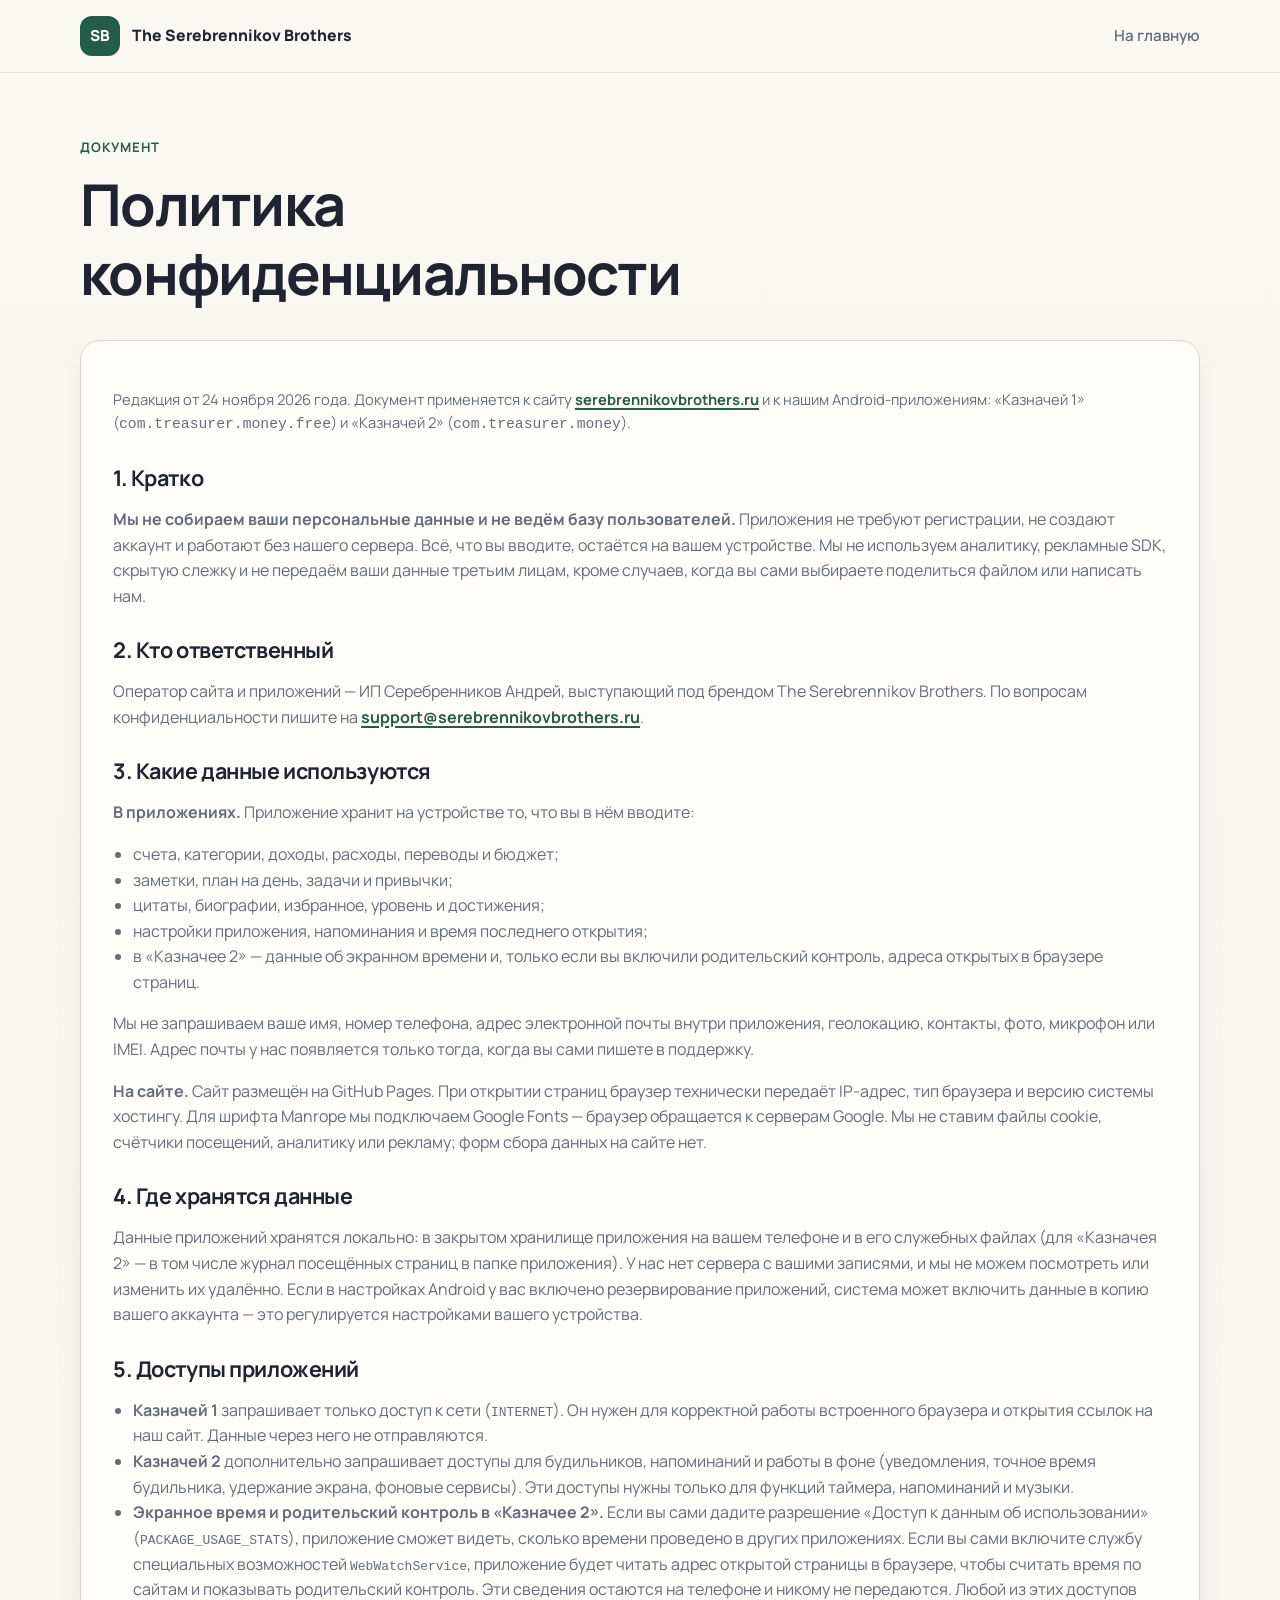
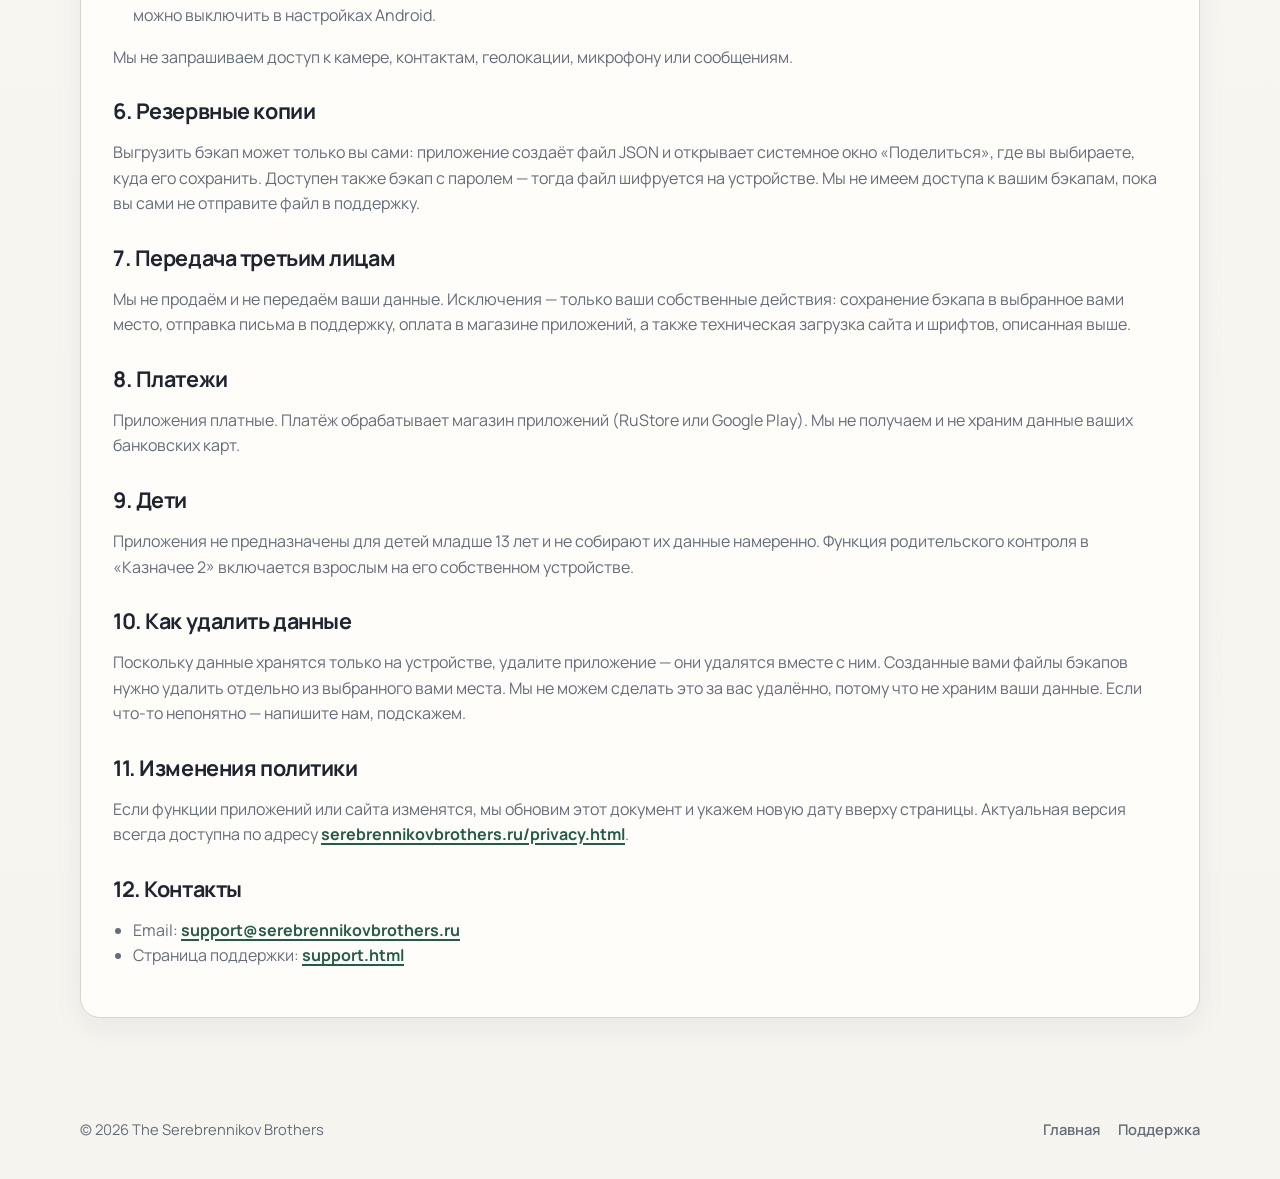
==== privacy.html @ 5a2e67d3 "Реальная политика конфиденциальности сайта и приложений" ====
<!DOCTYPE html>
<html lang="ru">
<head>
  <meta charset="UTF-8">
  <meta name="viewport" content="width=device-width, initial-scale=1.0">
  <title>Политика конфиденциальности — The Serebrennikov Brothers</title>
  <link rel="preconnect" href="https://fonts.googleapis.com">
  <link rel="preconnect" href="https://fonts.gstatic.com" crossorigin>
  <link href="https://fonts.googleapis.com/css2?family=Manrope:wght@400;500;600;700;800&display=swap" rel="stylesheet">
  <link rel="stylesheet" href="assets/css/style.css">
</head>
<body>
  <header class="site-header">
    <div class="container nav">
      <a class="brand" href="index.html"><span class="brand-mark">SB</span><span class="brand-name">The Serebrennikov Brothers</span></a>
      <nav class="site-nav" style="display:flex;position:static;padding:0;border:0;box-shadow:none;background:transparent;">
        <a href="index.html">На главную</a>
      </nav>
    </div>
  </header>
  <main>
    <section class="page-hero">
      <div class="container">
        <p class="eyebrow">Документ</p>
        <h1 style="max-width:18ch;">Политика конфиденциальности</h1>
      </div>
    </section>
    <section class="section" style="padding-top:0;">
      <div class="container">
        <div class="page-card">
          <p class="muted">Редакция от 24 ноября 2026 года. Документ применяется к сайту <a class="text-link" href="https://serebrennikovbrothers.ru/">serebrennikovbrothers.ru</a> и к нашим Android-приложениям: «Казначей 1» (<code>com.treasurer.money.free</code>) и «Казначей 2» (<code>com.treasurer.money</code>).</p>

          <h2>1. Кратко</h2>
          <p><strong>Мы не собираем ваши персональные данные и не ведём базу пользователей.</strong> Приложения не требуют регистрации, не создают аккаунт и работают без нашего сервера. Всё, что вы вводите, остаётся на вашем устройстве. Мы не используем аналитику, рекламные SDK, скрытую слежку и не передаём ваши данные третьим лицам, кроме случаев, когда вы сами выбираете поделиться файлом или написать нам.</p>

          <h2>2. Кто ответственный</h2>
          <p>Оператор сайта и приложений — ИП Серебренников Андрей, выступающий под брендом The Serebrennikov Brothers. По вопросам конфиденциальности пишите на <a class="text-link" href="mailto:support@serebrennikovbrothers.ru">support@serebrennikovbrothers.ru</a>.</p>

          <h2>3. Какие данные используются</h2>
          <p><strong>В приложениях.</strong> Приложение хранит на устройстве то, что вы в нём вводите:</p>
          <ul>
            <li>счета, категории, доходы, расходы, переводы и бюджет;</li>
            <li>заметки, план на день, задачи и привычки;</li>
            <li>цитаты, биографии, избранное, уровень и достижения;</li>
            <li>настройки приложения, напоминания и время последнего открытия;</li>
            <li>в «Казначее 2» — данные об экранном времени и, только если вы включили родительский контроль, адреса открытых в браузере страниц.</li>
          </ul>
          <p>Мы не запрашиваем ваше имя, номер телефона, адрес электронной почты внутри приложения, геолокацию, контакты, фото, микрофон или IMEI. Адрес почты у нас появляется только тогда, когда вы сами пишете в поддержку.</p>
          <p><strong>На сайте.</strong> Сайт размещён на GitHub Pages. При открытии страниц браузер технически передаёт IP-адрес, тип браузера и версию системы хостингу. Для шрифта Manrope мы подключаем Google Fonts — браузер обращается к серверам Google. Мы не ставим файлы cookie, счётчики посещений, аналитику или рекламу; форм сбора данных на сайте нет.</p>

          <h2>4. Где хранятся данные</h2>
          <p>Данные приложений хранятся локально: в закрытом хранилище приложения на вашем телефоне и в его служебных файлах (для «Казначея 2» — в том числе журнал посещённых страниц в папке приложения). У нас нет сервера с вашими записями, и мы не можем посмотреть или изменить их удалённо. Если в настройках Android у вас включено резервирование приложений, система может включить данные в копию вашего аккаунта — это регулируется настройками вашего устройства.</p>

          <h2>5. Доступы приложений</h2>
          <ul>
            <li><strong>Казначей 1</strong> запрашивает только доступ к сети (<code>INTERNET</code>). Он нужен для корректной работы встроенного браузера и открытия ссылок на наш сайт. Данные через него не отправляются.</li>
            <li><strong>Казначей 2</strong> дополнительно запрашивает доступы для будильников, напоминаний и работы в фоне (уведомления, точное время будильника, удержание экрана, фоновые сервисы). Эти доступы нужны только для функций таймера, напоминаний и музыки.</li>
            <li><strong>Экранное время и родительский контроль в «Казначее 2».</strong> Если вы сами дадите разрешение «Доступ к данным об использовании» (<code>PACKAGE_USAGE_STATS</code>), приложение сможет видеть, сколько времени проведено в других приложениях. Если вы сами включите службу специальных возможностей <code>WebWatchService</code>, приложение будет читать адрес открытой страницы в браузере, чтобы считать время по сайтам и показывать родительский контроль. Эти сведения остаются на телефоне и никому не передаются. Любой из этих доступов можно выключить в настройках Android.</li>
          </ul>
          <p>Мы не запрашиваем доступ к камере, контактам, геолокации, микрофону или сообщениям.</p>

          <h2>6. Резервные копии</h2>
          <p>Выгрузить бэкап может только вы сами: приложение создаёт файл JSON и открывает системное окно «Поделиться», где вы выбираете, куда его сохранить. Доступен также бэкап с паролем — тогда файл шифруется на устройстве. Мы не имеем доступа к вашим бэкапам, пока вы сами не отправите файл в поддержку.</p>

          <h2>7. Передача третьим лицам</h2>
          <p>Мы не продаём и не передаём ваши данные. Исключения — только ваши собственные действия: сохранение бэкапа в выбранное вами место, отправка письма в поддержку, оплата в магазине приложений, а также техническая загрузка сайта и шрифтов, описанная выше.</p>

          <h2>8. Платежи</h2>
          <p>Приложения платные. Платёж обрабатывает магазин приложений (RuStore или Google Play). Мы не получаем и не храним данные ваших банковских карт.</p>

          <h2>9. Дети</h2>
          <p>Приложения не предназначены для детей младше 13 лет и не собирают их данные намеренно. Функция родительского контроля в «Казначее 2» включается взрослым на его собственном устройстве.</p>

          <h2>10. Как удалить данные</h2>
          <p>Поскольку данные хранятся только на устройстве, удалите приложение — они удалятся вместе с ним. Созданные вами файлы бэкапов нужно удалить отдельно из выбранного вами места. Мы не можем сделать это за вас удалённо, потому что не храним ваши данные. Если что-то непонятно — напишите нам, подскажем.</p>

          <h2>11. Изменения политики</h2>
          <p>Если функции приложений или сайта изменятся, мы обновим этот документ и укажем новую дату вверху страницы. Актуальная версия всегда доступна по адресу <a class="text-link" href="https://serebrennikovbrothers.ru/privacy.html">serebrennikovbrothers.ru/privacy.html</a>.</p>

          <h2>12. Контакты</h2>
          <ul>
            <li>Email: <a class="text-link" href="mailto:support@serebrennikovbrothers.ru">support@serebrennikovbrothers.ru</a></li>
            <li>Страница поддержки: <a class="text-link" href="support.html">support.html</a></li>
          </ul>
        </div>
      </div>
    </section>
  </main>
  <footer class="site-footer">
    <div class="container footer-inner">
      <div>© <span id="year"></span> The Serebrennikov Brothers</div>
      <div class="footer-links"><a href="index.html">Главная</a><a href="support.html">Поддержка</a></div>
    </div>
  </footer>
  <script src="assets/js/main.js"></script>
</body>
</html>
---- assets/css/style.css ----
:root {
  --bg: #f6f4ef;
  --bg-alt: #efeae0;
  --surface: #fffdf9;
  --surface-2: #f3eee5;
  --text: #1f2430;
  --muted: #656d7a;
  --line: #ddd5c8;
  --accent: #245c4a;
  --accent-dark: #1b4638;
  --accent-soft: #dcebe4;
  --shadow: 0 10px 30px rgba(31, 36, 48, 0.06);
  --radius: 20px;
  --container: 1120px;
}

*, *::before, *::after { box-sizing: border-box; }
html { scroll-behavior: smooth; }
body {
  margin: 0;
  font-family: "Manrope", system-ui, -apple-system, sans-serif;
  color: var(--text);
  background: linear-gradient(180deg, #faf8f3 0%, var(--bg) 100%);
  line-height: 1.6;
}
img { max-width: 100%; display: block; }
a { color: inherit; }
.container { width: min(calc(100% - 32px), var(--container)); margin-inline: auto; }

.site-header {
  position: sticky; top: 0; z-index: 20;
  backdrop-filter: blur(14px);
  background: rgba(250, 248, 243, 0.88);
  border-bottom: 1px solid rgba(221, 213, 200, 0.6);
}
.nav { display: flex; align-items: center; justify-content: space-between; gap: 16px; min-height: 72px; }
.brand { display: inline-flex; align-items: center; gap: 12px; text-decoration: none; font-weight: 800; }
.brand-mark {
  width: 40px; height: 40px; border-radius: 12px; display: grid; place-items: center;
  background: var(--accent); color: #fff; font-size: 0.95rem; letter-spacing: 0.03em;
}
.brand-name { font-size: 0.98rem; }
.site-nav { display: flex; align-items: center; gap: 24px; }
.site-nav a { text-decoration: none; color: var(--muted); font-weight: 600; font-size: 0.95rem; }
.site-nav a:hover, .text-link:hover { color: var(--accent); }
.menu-btn {
  display: none; width: 44px; height: 44px; border: 1px solid var(--line); background: var(--surface);
  border-radius: 12px; padding: 10px; cursor: pointer; flex-direction: column; justify-content: center; gap: 5px;
}
.menu-btn span { display: block; height: 2px; background: var(--text); border-radius: 2px; }

.hero { padding: 72px 0 56px; }
.hero-grid { display: grid; grid-template-columns: 1.15fr 0.85fr; gap: 40px; align-items: center; }
.eyebrow {
  margin: 0 0 12px; color: var(--accent); font-weight: 700; font-size: 0.82rem;
  letter-spacing: 0.08em; text-transform: uppercase;
}
h1, h2, h3 { line-height: 1.2; margin: 0; }
h1 { font-size: clamp(2rem, 5vw, 3.6rem); letter-spacing: -0.03em; max-width: 12ch; }
h2 { font-size: clamp(1.7rem, 3vw, 2.5rem); letter-spacing: -0.02em; }
h3 { font-size: 1.15rem; }
.hero-text { max-width: 60ch; color: var(--muted); font-size: 1.05rem; margin: 20px 0 0; }
.hero-actions { display: flex; gap: 12px; margin-top: 28px; flex-wrap: wrap; }
.btn {
  display: inline-flex; align-items: center; justify-content: center; gap: 8px;
  padding: 13px 20px; border-radius: 14px; text-decoration: none; font-weight: 700; font-size: 0.95rem;
  border: 1px solid transparent; transition: 0.2s ease; cursor: pointer;
}
.btn:hover { transform: translateY(-1px); }
.btn-primary { background: var(--accent); color: #fff; }
.btn-primary:hover { background: var(--accent-dark); }
.btn-ghost { background: transparent; color: var(--text); border-color: var(--line); }
.btn-ghost:hover { background: var(--surface); }
.btn-small { padding: 10px 14px; font-size: 0.88rem; border-radius: 12px; }
.btn[aria-disabled="true"] { opacity: 0.72; pointer-events: none; }

.hero-card {
  background: var(--surface); border: 1px solid var(--line); border-radius: 28px;
  box-shadow: var(--shadow); overflow: hidden;
}
.hero-card-top { padding: 16px 20px; border-bottom: 1px solid var(--line); display: flex; gap: 8px; background: #fbf9f5; }
.dot { width: 10px; height: 10px; border-radius: 50%; background: #cfc5b6; }
.hero-card-body { padding: 28px; display: grid; gap: 16px; }
.mini-badge {
  display: inline-flex; width: fit-content; padding: 8px 12px; border-radius: 999px;
  background: var(--accent-soft); color: var(--accent-dark); font-weight: 700; font-size: 0.82rem;
}
.mini-stat { padding: 18px; border-radius: 16px; background: var(--surface-2); }
.mini-stat-label { display: block; font-size: 0.8rem; color: var(--muted); margin-bottom: 4px; font-weight: 600; }
.mini-stat strong { font-size: 1rem; }

.section { padding: 72px 0; }
.section-alt { background: var(--bg-alt); border-top: 1px solid rgba(221,213,200,0.55); border-bottom: 1px solid rgba(221,213,200,0.55); }
.section-head { margin-bottom: 28px; }
.about-card, .contact-card, .card, .plan-item {
  background: var(--surface); border: 1px solid var(--line); border-radius: var(--radius); box-shadow: var(--shadow);
}
.about-card { padding: 32px; }
.about-text { font-size: 1.08rem; max-width: 68ch; display: grid; gap: 16px; }
.about-text p { margin: 0; }
.about-link-row { margin: 24px 0 0; color: var(--muted); display: flex; gap: 10px; flex-wrap: wrap; align-items: baseline; }
.text-link { color: var(--accent); font-weight: 700; text-decoration-thickness: 1.5px; text-underline-offset: 3px; }
.muted { color: var(--muted); font-size: 0.92rem; }

.cards { display: grid; grid-template-columns: repeat(auto-fit, minmax(280px, 1fr)); gap: 20px; }
.card { padding: 28px; }
.card-muted { background: #fbfaf7; }
.card-icon {
  width: 52px; height: 52px; border-radius: 16px; display: grid; place-items: center;
  background: var(--accent-soft); color: var(--accent-dark); font-weight: 800; margin-bottom: 18px;
}
.card p { color: var(--muted); margin: 12px 0 0; }
.card-actions { margin-top: 20px; }
.pill {
  display: inline-flex; padding: 8px 12px; border-radius: 999px; background: var(--surface-2);
  color: var(--muted); font-size: 0.85rem; font-weight: 700;
}

.plans { display: grid; gap: 16px; }
.plan-item { padding: 24px; display: flex; gap: 16px; align-items: flex-start; }
.plan-dot { width: 12px; height: 12px; border-radius: 50%; background: var(--accent); margin-top: 8px; flex: 0 0 auto; }
.plan-item p { margin: 8px 0 0; color: var(--muted); }

.contact-card { padding: 32px; }
.contact-card p { margin: 0 0 16px; color: var(--muted); }
.contact-list { list-style: none; padding: 0; margin: 0; display: grid; gap: 12px; }
.contact-label { font-weight: 700; color: var(--text); margin-right: 4px; }

.site-footer { padding: 28px 0 40px; color: var(--muted); font-size: 0.92rem; }
.footer-inner { display: flex; justify-content: space-between; gap: 16px; align-items: center; flex-wrap: wrap; }
.footer-links { display: flex; gap: 18px; flex-wrap: wrap; }
.footer-links a { color: var(--muted); text-decoration: none; font-weight: 600; }
.footer-links a:hover { color: var(--accent); }

.page-hero { padding: 64px 0 32px; }
.page-card { background: var(--surface); border: 1px solid var(--line); border-radius: var(--radius); box-shadow: var(--shadow); padding: 32px; }
.page-card p, .page-card li { color: var(--muted); }
.page-card h2 { font-size: 1.35rem; margin-top: 28px; margin-bottom: 10px; }
.page-card ul { padding-left: 20px; }

@media (max-width: 900px) {
  .hero-grid, .cards { grid-template-columns: 1fr; }
  h1 { max-width: 14ch; }
}
@media (max-width: 720px) {
  .menu-btn { display: inline-flex; }
  .site-nav {
    display: none; position: absolute; top: calc(100% + 8px); left: 16px; right: 16px;
    flex-direction: column; align-items: stretch; gap: 0; padding: 8px;
    background: var(--surface); border: 1px solid var(--line); border-radius: 16px; box-shadow: var(--shadow);
  }
  .site-nav.open { display: flex; }
  .site-nav a { padding: 12px; border-radius: 10px; }
  .site-nav a:hover { background: var(--surface-2); }
  .hero { padding-top: 56px; }
  .section { padding: 56px 0; }
  .about-card, .contact-card, .page-card { padding: 24px; }
  .about-text { font-size: 1.05rem; }
}
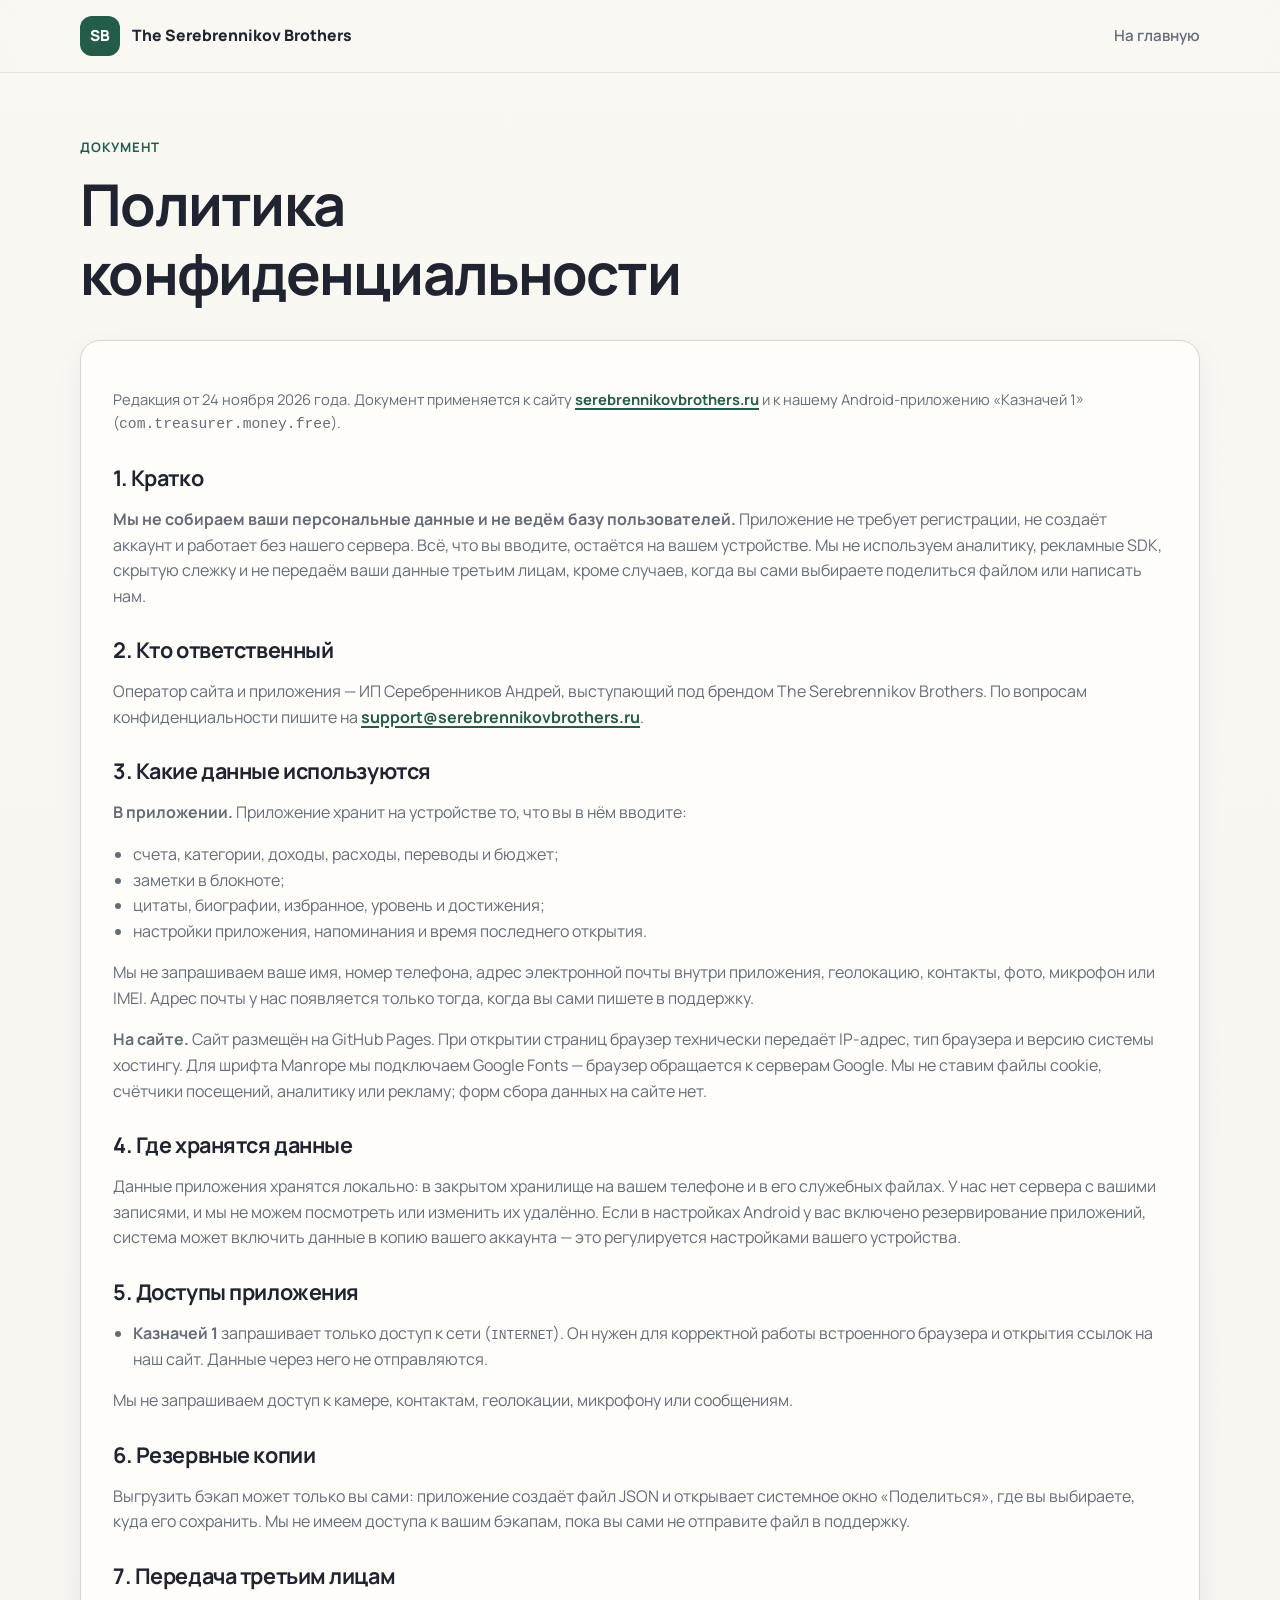
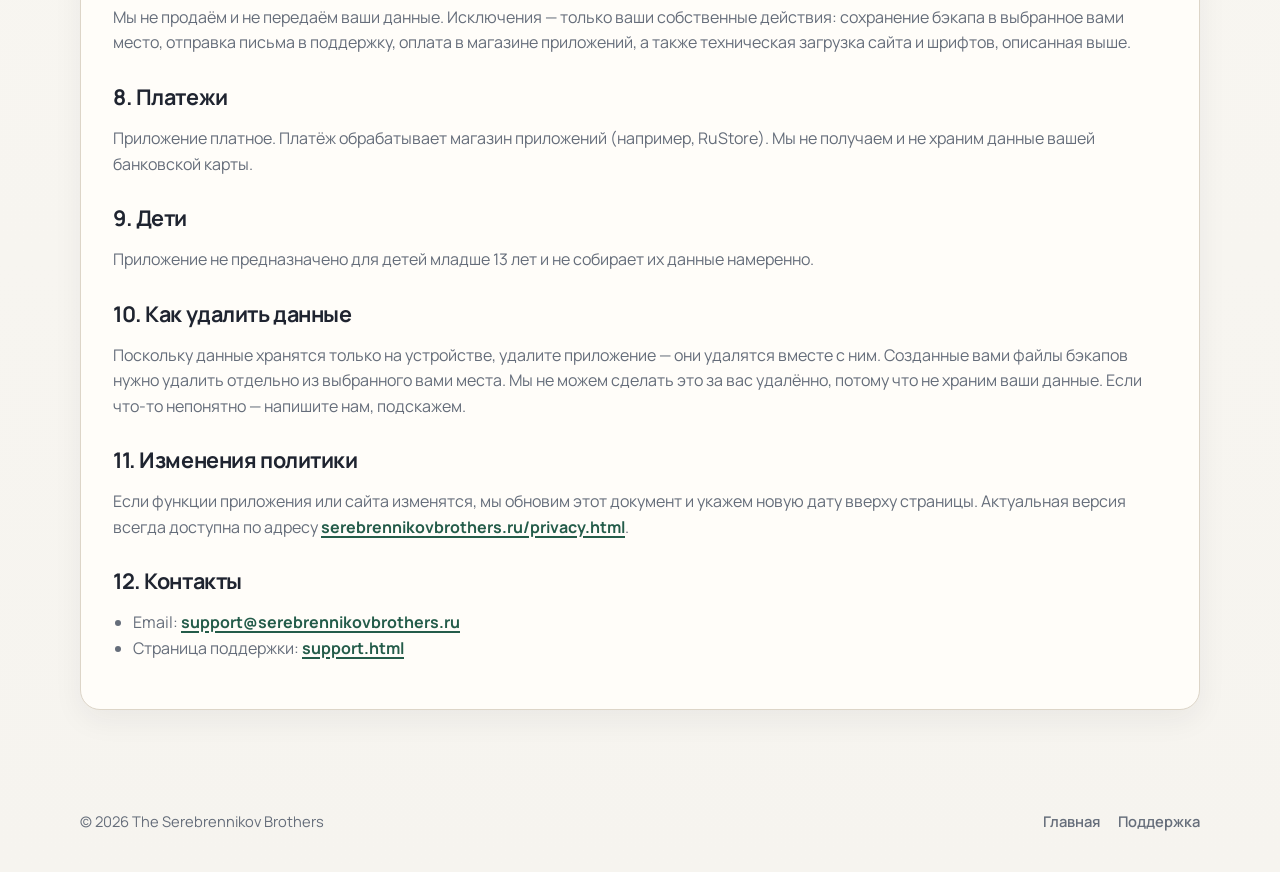
==== commit 0ff850e3: "Политика конфиденциальности: только сайт и Казначей 1" ====
--- a/privacy.html
+++ b/privacy.html
@@ -28,54 +28,51 @@
     <section class="section" style="padding-top:0;">
       <div class="container">
         <div class="page-card">
-          <p class="muted">Редакция от 24 ноября 2026 года. Документ применяется к сайту <a class="text-link" href="https://serebrennikovbrothers.ru/">serebrennikovbrothers.ru</a> и к нашим Android-приложениям: «Казначей 1» (<code>com.treasurer.money.free</code>) и «Казначей 2» (<code>com.treasurer.money</code>).</p>
+          <p class="muted">Редакция от 24 ноября 2026 года. Документ применяется к сайту <a class="text-link" href="https://serebrennikovbrothers.ru/">serebrennikovbrothers.ru</a> и к нашему Android-приложению «Казначей 1» (<code>com.treasurer.money.free</code>).</p>
 
           <h2>1. Кратко</h2>
-          <p><strong>Мы не собираем ваши персональные данные и не ведём базу пользователей.</strong> Приложения не требуют регистрации, не создают аккаунт и работают без нашего сервера. Всё, что вы вводите, остаётся на вашем устройстве. Мы не используем аналитику, рекламные SDK, скрытую слежку и не передаём ваши данные третьим лицам, кроме случаев, когда вы сами выбираете поделиться файлом или написать нам.</p>
+          <p><strong>Мы не собираем ваши персональные данные и не ведём базу пользователей.</strong> Приложение не требует регистрации, не создаёт аккаунт и работает без нашего сервера. Всё, что вы вводите, остаётся на вашем устройстве. Мы не используем аналитику, рекламные SDK, скрытую слежку и не передаём ваши данные третьим лицам, кроме случаев, когда вы сами выбираете поделиться файлом или написать нам.</p>
 
           <h2>2. Кто ответственный</h2>
-          <p>Оператор сайта и приложений — ИП Серебренников Андрей, выступающий под брендом The Serebrennikov Brothers. По вопросам конфиденциальности пишите на <a class="text-link" href="mailto:support@serebrennikovbrothers.ru">support@serebrennikovbrothers.ru</a>.</p>
+          <p>Оператор сайта и приложения — ИП Серебренников Андрей, выступающий под брендом The Serebrennikov Brothers. По вопросам конфиденциальности пишите на <a class="text-link" href="mailto:support@serebrennikovbrothers.ru">support@serebrennikovbrothers.ru</a>.</p>
 
           <h2>3. Какие данные используются</h2>
-          <p><strong>В приложениях.</strong> Приложение хранит на устройстве то, что вы в нём вводите:</p>
+          <p><strong>В приложении.</strong> Приложение хранит на устройстве то, что вы в нём вводите:</p>
           <ul>
             <li>счета, категории, доходы, расходы, переводы и бюджет;</li>
-            <li>заметки, план на день, задачи и привычки;</li>
+            <li>заметки в блокноте;</li>
             <li>цитаты, биографии, избранное, уровень и достижения;</li>
-            <li>настройки приложения, напоминания и время последнего открытия;</li>
-            <li>в «Казначее 2» — данные об экранном времени и, только если вы включили родительский контроль, адреса открытых в браузере страниц.</li>
+            <li>настройки приложения, напоминания и время последнего открытия.</li>
           </ul>
           <p>Мы не запрашиваем ваше имя, номер телефона, адрес электронной почты внутри приложения, геолокацию, контакты, фото, микрофон или IMEI. Адрес почты у нас появляется только тогда, когда вы сами пишете в поддержку.</p>
           <p><strong>На сайте.</strong> Сайт размещён на GitHub Pages. При открытии страниц браузер технически передаёт IP-адрес, тип браузера и версию системы хостингу. Для шрифта Manrope мы подключаем Google Fonts — браузер обращается к серверам Google. Мы не ставим файлы cookie, счётчики посещений, аналитику или рекламу; форм сбора данных на сайте нет.</p>
 
           <h2>4. Где хранятся данные</h2>
-          <p>Данные приложений хранятся локально: в закрытом хранилище приложения на вашем телефоне и в его служебных файлах (для «Казначея 2» — в том числе журнал посещённых страниц в папке приложения). У нас нет сервера с вашими записями, и мы не можем посмотреть или изменить их удалённо. Если в настройках Android у вас включено резервирование приложений, система может включить данные в копию вашего аккаунта — это регулируется настройками вашего устройства.</p>
+          <p>Данные приложения хранятся локально: в закрытом хранилище на вашем телефоне и в его служебных файлах. У нас нет сервера с вашими записями, и мы не можем посмотреть или изменить их удалённо. Если в настройках Android у вас включено резервирование приложений, система может включить данные в копию вашего аккаунта — это регулируется настройками вашего устройства.</p>
 
-          <h2>5. Доступы приложений</h2>
+          <h2>5. Доступы приложения</h2>
           <ul>
             <li><strong>Казначей 1</strong> запрашивает только доступ к сети (<code>INTERNET</code>). Он нужен для корректной работы встроенного браузера и открытия ссылок на наш сайт. Данные через него не отправляются.</li>
-            <li><strong>Казначей 2</strong> дополнительно запрашивает доступы для будильников, напоминаний и работы в фоне (уведомления, точное время будильника, удержание экрана, фоновые сервисы). Эти доступы нужны только для функций таймера, напоминаний и музыки.</li>
-            <li><strong>Экранное время и родительский контроль в «Казначее 2».</strong> Если вы сами дадите разрешение «Доступ к данным об использовании» (<code>PACKAGE_USAGE_STATS</code>), приложение сможет видеть, сколько времени проведено в других приложениях. Если вы сами включите службу специальных возможностей <code>WebWatchService</code>, приложение будет читать адрес открытой страницы в браузере, чтобы считать время по сайтам и показывать родительский контроль. Эти сведения остаются на телефоне и никому не передаются. Любой из этих доступов можно выключить в настройках Android.</li>
           </ul>
           <p>Мы не запрашиваем доступ к камере, контактам, геолокации, микрофону или сообщениям.</p>
 
           <h2>6. Резервные копии</h2>
-          <p>Выгрузить бэкап может только вы сами: приложение создаёт файл JSON и открывает системное окно «Поделиться», где вы выбираете, куда его сохранить. Доступен также бэкап с паролем — тогда файл шифруется на устройстве. Мы не имеем доступа к вашим бэкапам, пока вы сами не отправите файл в поддержку.</p>
+          <p>Выгрузить бэкап может только вы сами: приложение создаёт файл JSON и открывает системное окно «Поделиться», где вы выбираете, куда его сохранить. Мы не имеем доступа к вашим бэкапам, пока вы сами не отправите файл в поддержку.</p>
 
           <h2>7. Передача третьим лицам</h2>
           <p>Мы не продаём и не передаём ваши данные. Исключения — только ваши собственные действия: сохранение бэкапа в выбранное вами место, отправка письма в поддержку, оплата в магазине приложений, а также техническая загрузка сайта и шрифтов, описанная выше.</p>
 
           <h2>8. Платежи</h2>
-          <p>Приложения платные. Платёж обрабатывает магазин приложений (RuStore или Google Play). Мы не получаем и не храним данные ваших банковских карт.</p>
+          <p>Приложение платное. Платёж обрабатывает магазин приложений (например, RuStore). Мы не получаем и не храним данные вашей банковской карты.</p>
 
           <h2>9. Дети</h2>
-          <p>Приложения не предназначены для детей младше 13 лет и не собирают их данные намеренно. Функция родительского контроля в «Казначее 2» включается взрослым на его собственном устройстве.</p>
+          <p>Приложение не предназначено для детей младше 13 лет и не собирает их данные намеренно.</p>
 
           <h2>10. Как удалить данные</h2>
           <p>Поскольку данные хранятся только на устройстве, удалите приложение — они удалятся вместе с ним. Созданные вами файлы бэкапов нужно удалить отдельно из выбранного вами места. Мы не можем сделать это за вас удалённо, потому что не храним ваши данные. Если что-то непонятно — напишите нам, подскажем.</p>
 
           <h2>11. Изменения политики</h2>
-          <p>Если функции приложений или сайта изменятся, мы обновим этот документ и укажем новую дату вверху страницы. Актуальная версия всегда доступна по адресу <a class="text-link" href="https://serebrennikovbrothers.ru/privacy.html">serebrennikovbrothers.ru/privacy.html</a>.</p>
+          <p>Если функции приложения или сайта изменятся, мы обновим этот документ и укажем новую дату вверху страницы. Актуальная версия всегда доступна по адресу <a class="text-link" href="https://serebrennikovbrothers.ru/privacy.html">serebrennikovbrothers.ru/privacy.html</a>.</p>
 
           <h2>12. Контакты</h2>
           <ul>
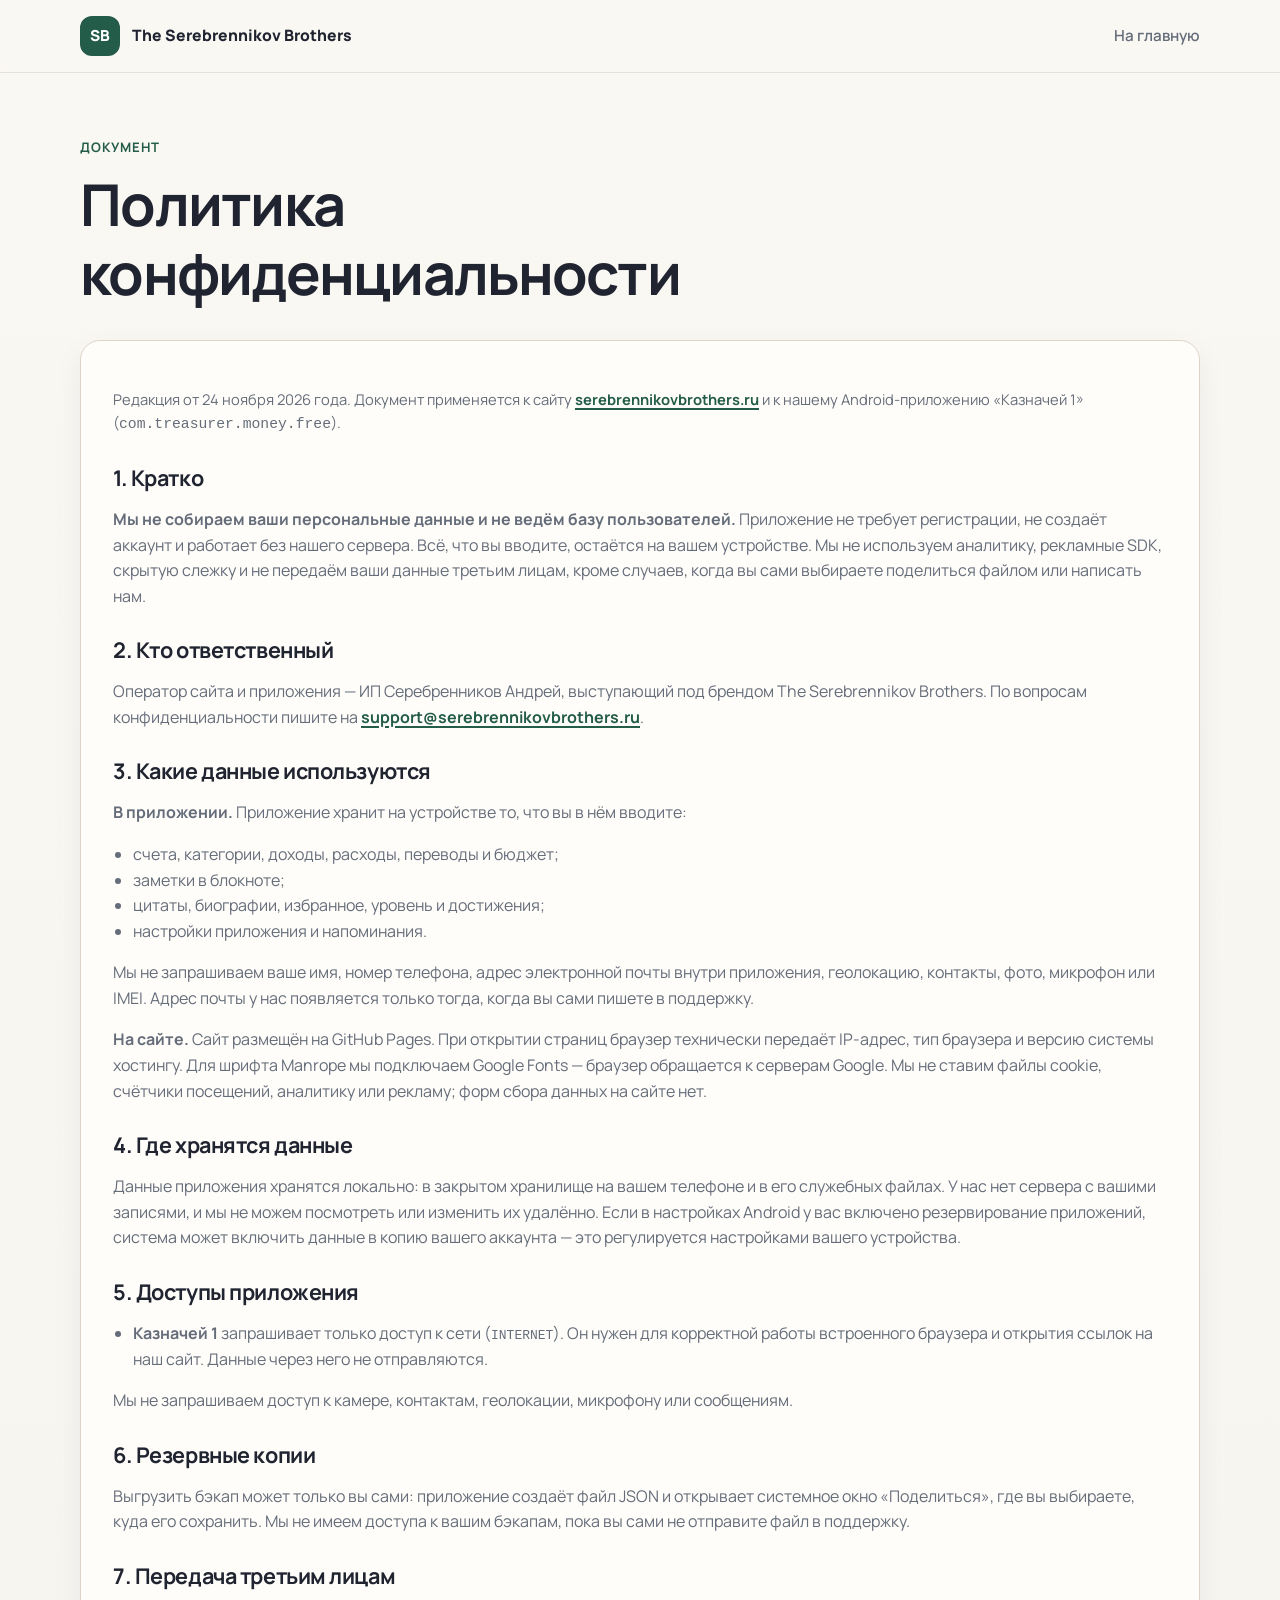
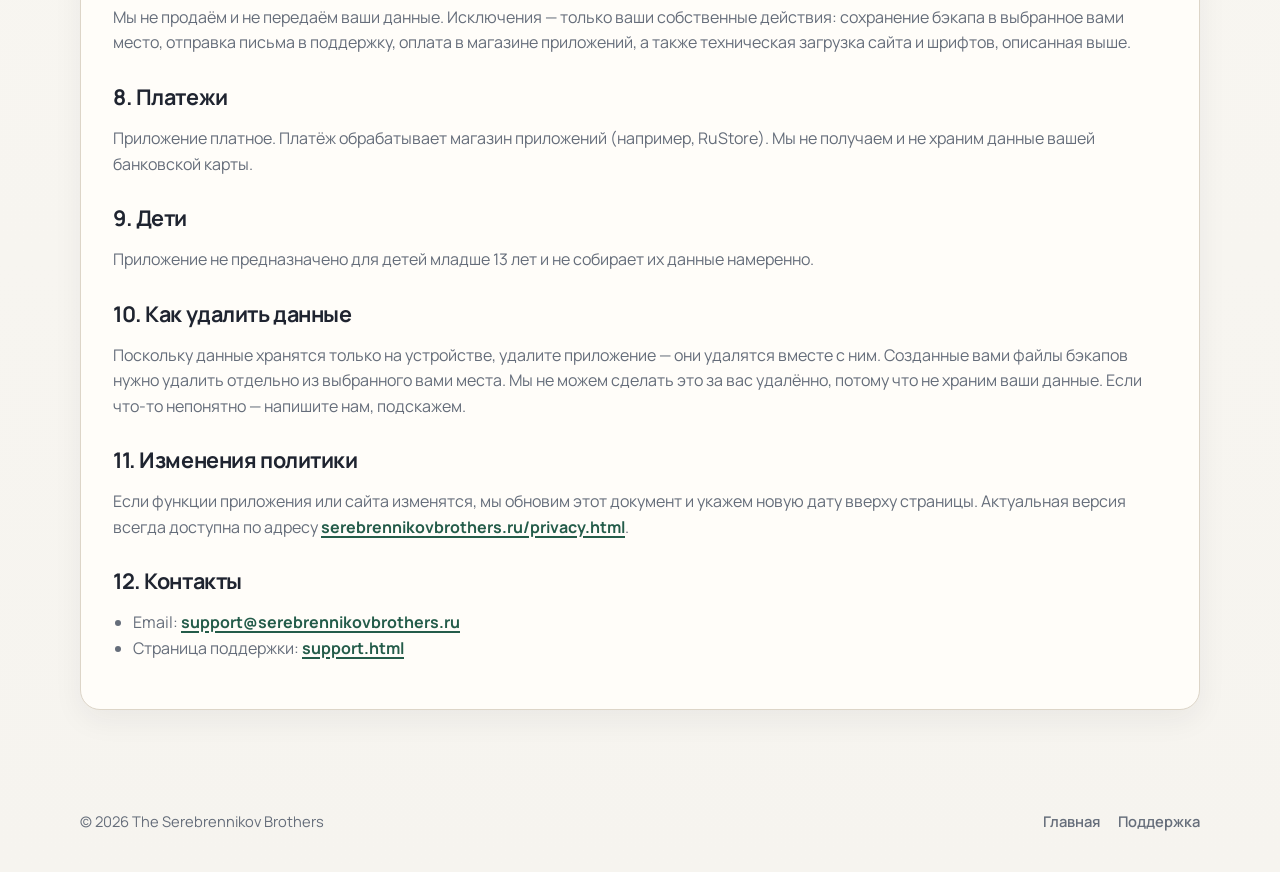
==== commit edbbd1d8: "Политика: убрать несуществующее время последнего открытия" ====
--- a/privacy.html
+++ b/privacy.html
@@ -42,7 +42,7 @@
             <li>счета, категории, доходы, расходы, переводы и бюджет;</li>
             <li>заметки в блокноте;</li>
             <li>цитаты, биографии, избранное, уровень и достижения;</li>
-            <li>настройки приложения, напоминания и время последнего открытия.</li>
+            <li>настройки приложения и напоминания.</li>
           </ul>
           <p>Мы не запрашиваем ваше имя, номер телефона, адрес электронной почты внутри приложения, геолокацию, контакты, фото, микрофон или IMEI. Адрес почты у нас появляется только тогда, когда вы сами пишете в поддержку.</p>
           <p><strong>На сайте.</strong> Сайт размещён на GitHub Pages. При открытии страниц браузер технически передаёт IP-адрес, тип браузера и версию системы хостингу. Для шрифта Manrope мы подключаем Google Fonts — браузер обращается к серверам Google. Мы не ставим файлы cookie, счётчики посещений, аналитику или рекламу; форм сбора данных на сайте нет.</p>
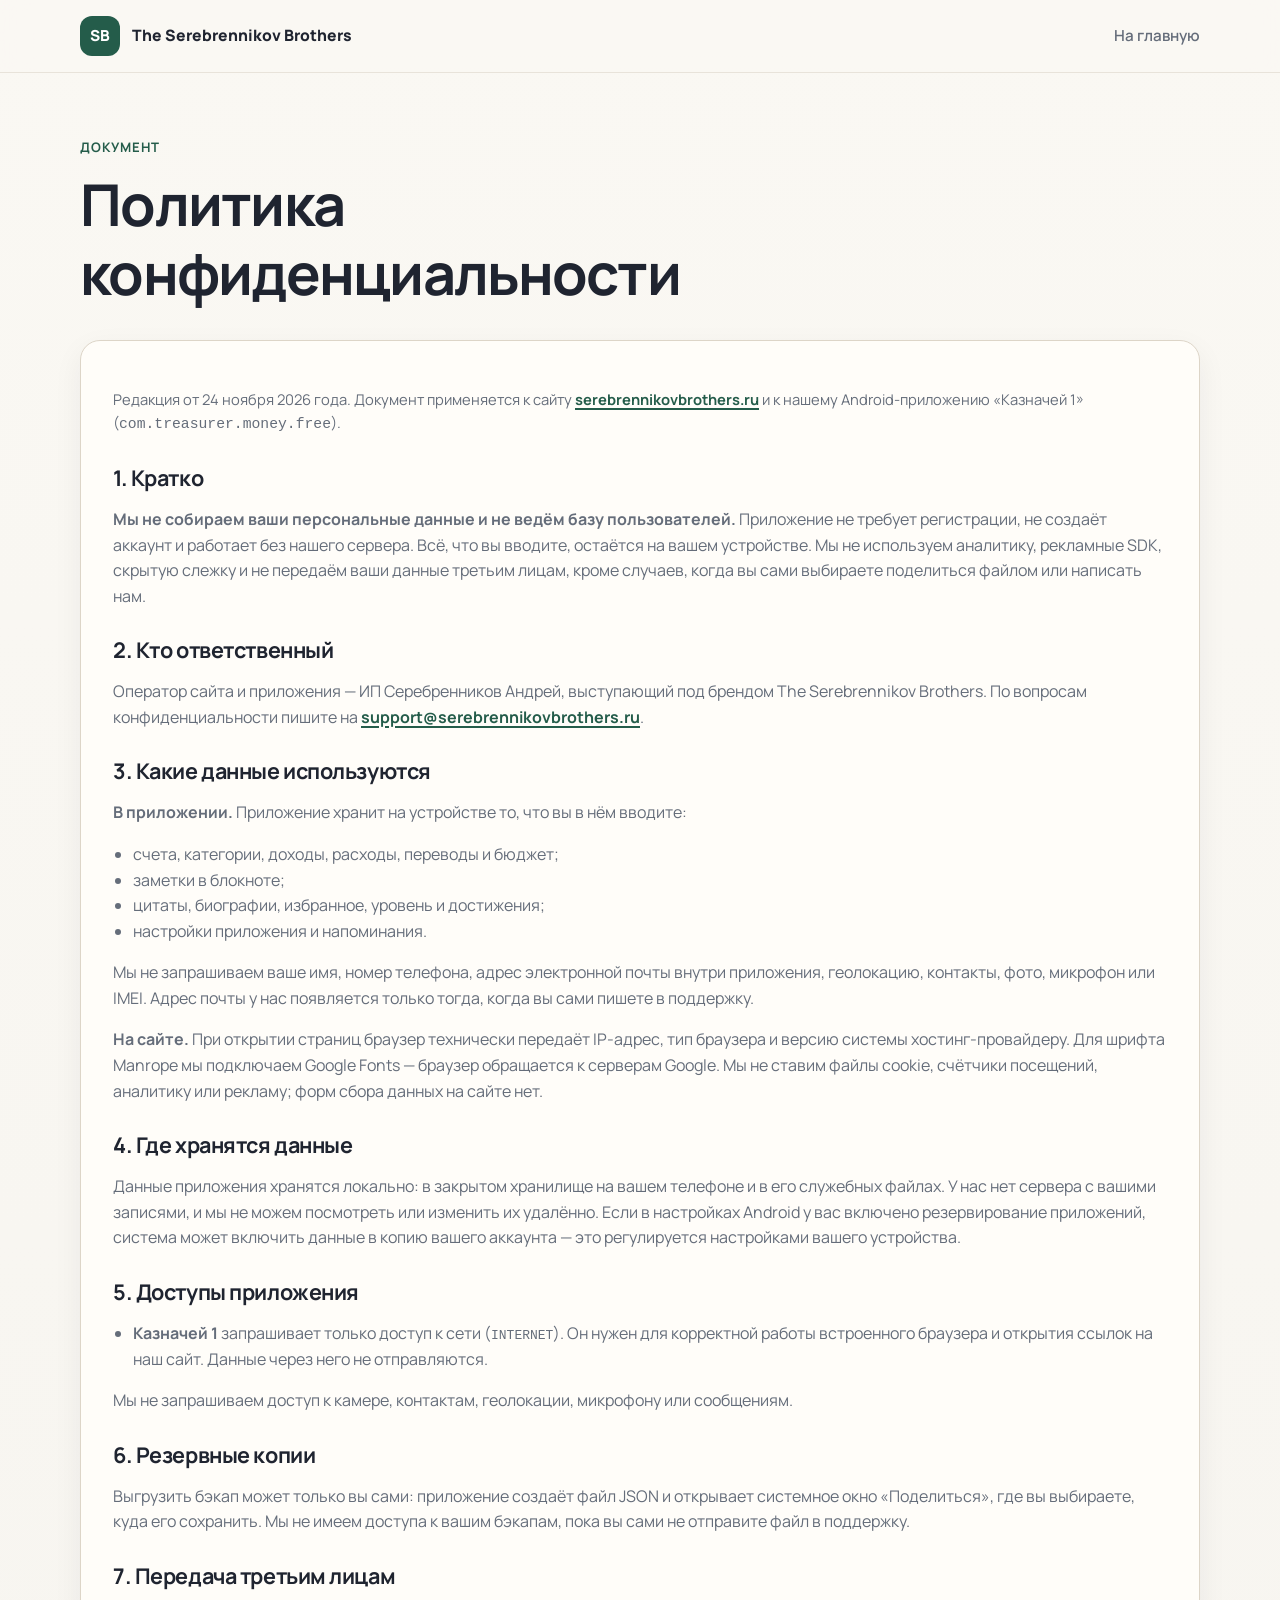
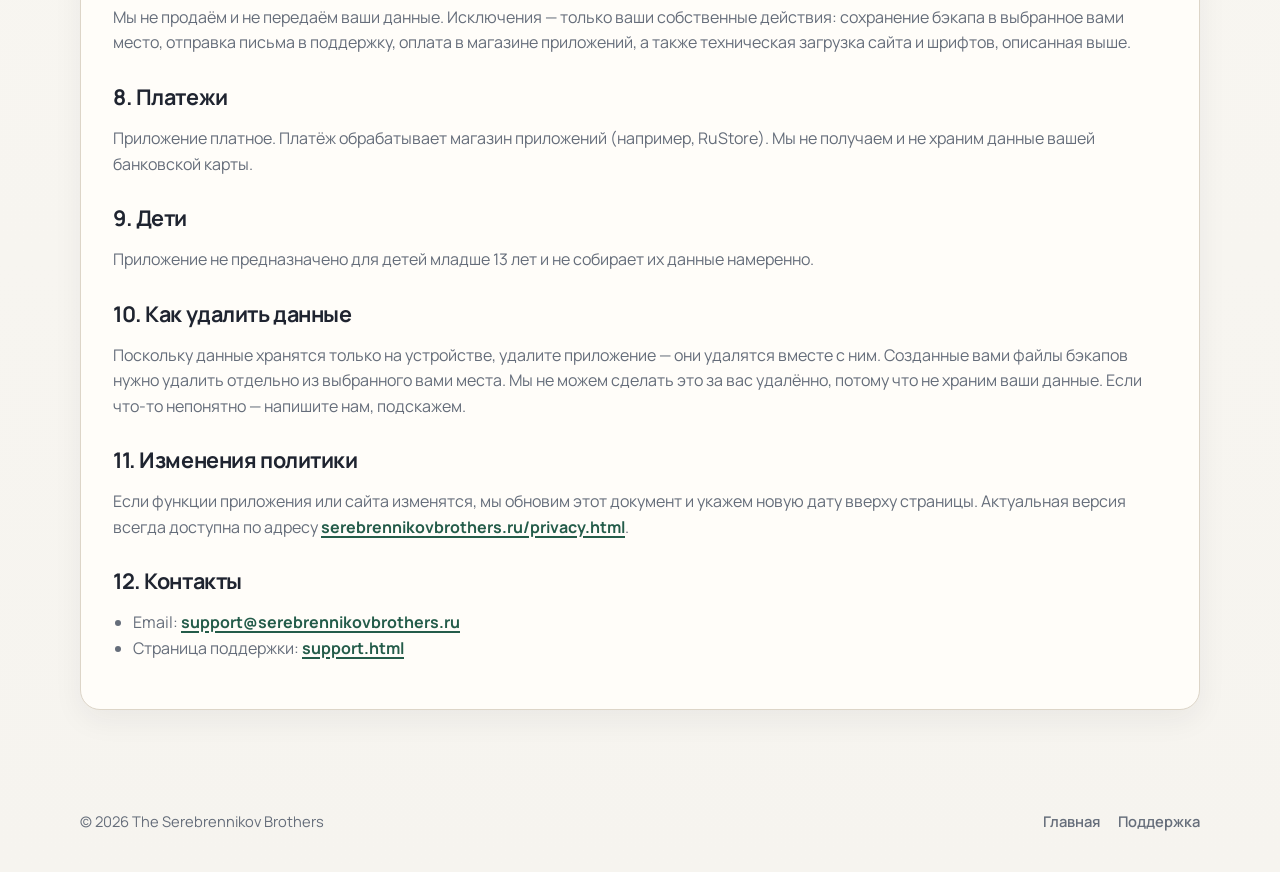
==== commit 274beccf: "Политика: без названия хостинг-провайдера" ====
--- a/privacy.html
+++ b/privacy.html
@@ -45,7 +45,7 @@
             <li>настройки приложения и напоминания.</li>
           </ul>
           <p>Мы не запрашиваем ваше имя, номер телефона, адрес электронной почты внутри приложения, геолокацию, контакты, фото, микрофон или IMEI. Адрес почты у нас появляется только тогда, когда вы сами пишете в поддержку.</p>
-          <p><strong>На сайте.</strong> Сайт размещён на GitHub Pages. При открытии страниц браузер технически передаёт IP-адрес, тип браузера и версию системы хостингу. Для шрифта Manrope мы подключаем Google Fonts — браузер обращается к серверам Google. Мы не ставим файлы cookie, счётчики посещений, аналитику или рекламу; форм сбора данных на сайте нет.</p>
+          <p><strong>На сайте.</strong> При открытии страниц браузер технически передаёт IP-адрес, тип браузера и версию системы хостинг-провайдеру. Для шрифта Manrope мы подключаем Google Fonts — браузер обращается к серверам Google. Мы не ставим файлы cookie, счётчики посещений, аналитику или рекламу; форм сбора данных на сайте нет.</p>
 
           <h2>4. Где хранятся данные</h2>
           <p>Данные приложения хранятся локально: в закрытом хранилище на вашем телефоне и в его служебных файлах. У нас нет сервера с вашими записями, и мы не можем посмотреть или изменить их удалённо. Если в настройках Android у вас включено резервирование приложений, система может включить данные в копию вашего аккаунта — это регулируется настройками вашего устройства.</p>
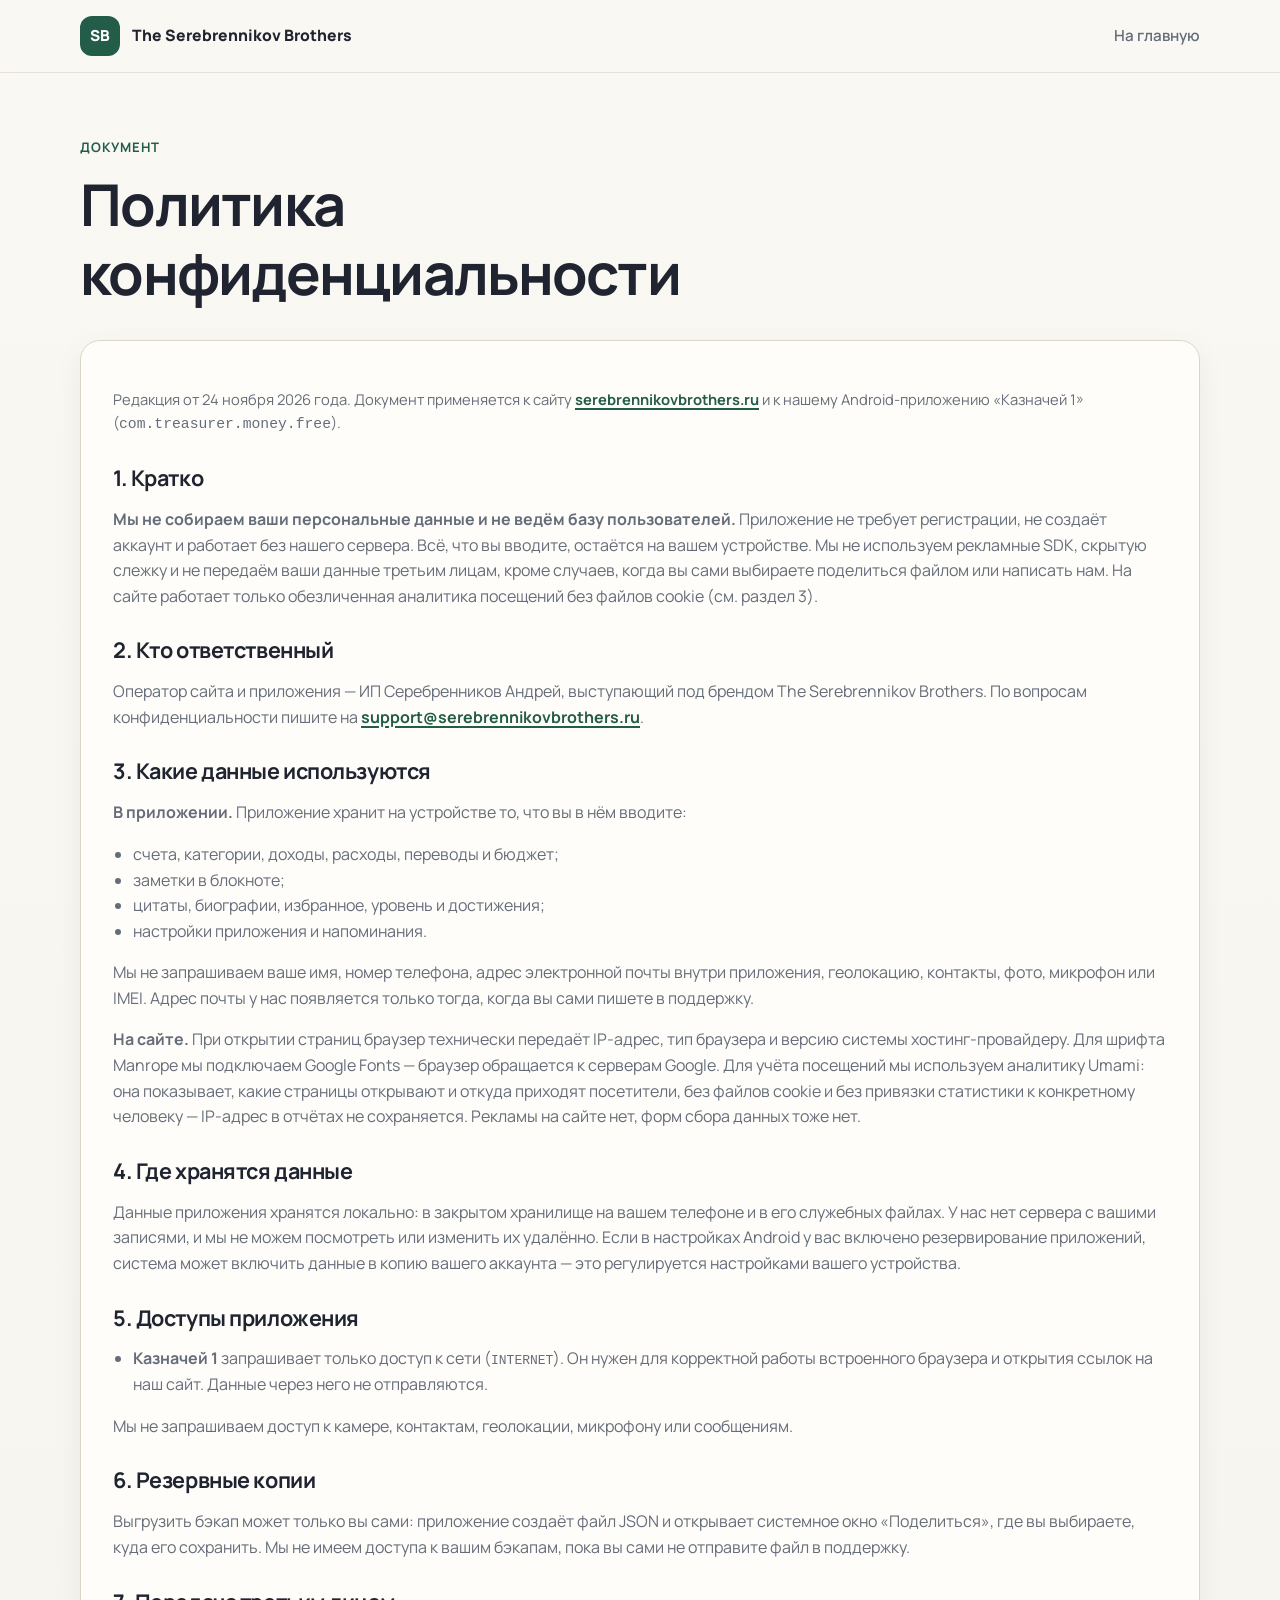
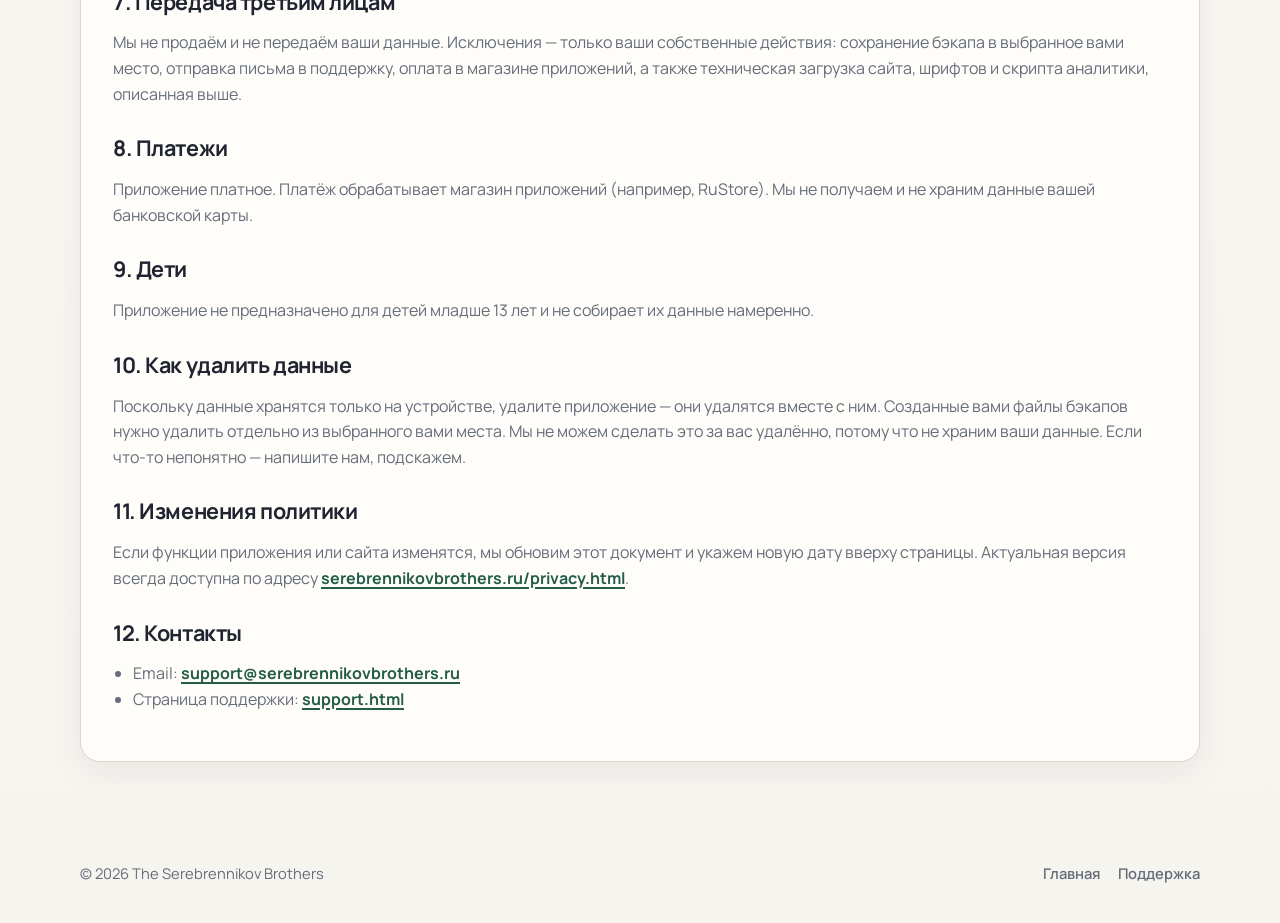
==== commit f26e2b4b: "Подключить аналитику посещений Umami без cookie и рекламы" ====
--- a/privacy.html
+++ b/privacy.html
@@ -31,7 +31,7 @@
           <p class="muted">Редакция от 24 ноября 2026 года. Документ применяется к сайту <a class="text-link" href="https://serebrennikovbrothers.ru/">serebrennikovbrothers.ru</a> и к нашему Android-приложению «Казначей 1» (<code>com.treasurer.money.free</code>).</p>
 
           <h2>1. Кратко</h2>
-          <p><strong>Мы не собираем ваши персональные данные и не ведём базу пользователей.</strong> Приложение не требует регистрации, не создаёт аккаунт и работает без нашего сервера. Всё, что вы вводите, остаётся на вашем устройстве. Мы не используем аналитику, рекламные SDK, скрытую слежку и не передаём ваши данные третьим лицам, кроме случаев, когда вы сами выбираете поделиться файлом или написать нам.</p>
+          <p><strong>Мы не собираем ваши персональные данные и не ведём базу пользователей.</strong> Приложение не требует регистрации, не создаёт аккаунт и работает без нашего сервера. Всё, что вы вводите, остаётся на вашем устройстве. Мы не используем рекламные SDK, скрытую слежку и не передаём ваши данные третьим лицам, кроме случаев, когда вы сами выбираете поделиться файлом или написать нам. На сайте работает только обезличенная аналитика посещений без файлов cookie (см. раздел 3).</p>
 
           <h2>2. Кто ответственный</h2>
           <p>Оператор сайта и приложения — ИП Серебренников Андрей, выступающий под брендом The Serebrennikov Brothers. По вопросам конфиденциальности пишите на <a class="text-link" href="mailto:support@serebrennikovbrothers.ru">support@serebrennikovbrothers.ru</a>.</p>
@@ -45,7 +45,7 @@
             <li>настройки приложения и напоминания.</li>
           </ul>
           <p>Мы не запрашиваем ваше имя, номер телефона, адрес электронной почты внутри приложения, геолокацию, контакты, фото, микрофон или IMEI. Адрес почты у нас появляется только тогда, когда вы сами пишете в поддержку.</p>
-          <p><strong>На сайте.</strong> При открытии страниц браузер технически передаёт IP-адрес, тип браузера и версию системы хостинг-провайдеру. Для шрифта Manrope мы подключаем Google Fonts — браузер обращается к серверам Google. Мы не ставим файлы cookie, счётчики посещений, аналитику или рекламу; форм сбора данных на сайте нет.</p>
+          <p><strong>На сайте.</strong> При открытии страниц браузер технически передаёт IP-адрес, тип браузера и версию системы хостинг-провайдеру. Для шрифта Manrope мы подключаем Google Fonts — браузер обращается к серверам Google. Для учёта посещений мы используем аналитику Umami: она показывает, какие страницы открывают и откуда приходят посетители, без файлов cookie и без привязки статистики к конкретному человеку — IP-адрес в отчётах не сохраняется. Рекламы на сайте нет, форм сбора данных тоже нет.</p>
 
           <h2>4. Где хранятся данные</h2>
           <p>Данные приложения хранятся локально: в закрытом хранилище на вашем телефоне и в его служебных файлах. У нас нет сервера с вашими записями, и мы не можем посмотреть или изменить их удалённо. Если в настройках Android у вас включено резервирование приложений, система может включить данные в копию вашего аккаунта — это регулируется настройками вашего устройства.</p>
@@ -60,7 +60,7 @@
           <p>Выгрузить бэкап может только вы сами: приложение создаёт файл JSON и открывает системное окно «Поделиться», где вы выбираете, куда его сохранить. Мы не имеем доступа к вашим бэкапам, пока вы сами не отправите файл в поддержку.</p>
 
           <h2>7. Передача третьим лицам</h2>
-          <p>Мы не продаём и не передаём ваши данные. Исключения — только ваши собственные действия: сохранение бэкапа в выбранное вами место, отправка письма в поддержку, оплата в магазине приложений, а также техническая загрузка сайта и шрифтов, описанная выше.</p>
+          <p>Мы не продаём и не передаём ваши данные. Исключения — только ваши собственные действия: сохранение бэкапа в выбранное вами место, отправка письма в поддержку, оплата в магазине приложений, а также техническая загрузка сайта, шрифтов и скрипта аналитики, описанная выше.</p>
 
           <h2>8. Платежи</h2>
           <p>Приложение платное. Платёж обрабатывает магазин приложений (например, RuStore). Мы не получаем и не храним данные вашей банковской карты.</p>
@@ -90,5 +90,7 @@
     </div>
   </footer>
   <script src="assets/js/main.js"></script>
+  <!-- Аналитика посещений без cookie и рекламы -->
+  <script defer src="https://cloud.umami.is/script.js" data-website-id="e9abb34d-b41e-478b-9603-330c77e92828"></script>
 </body>
 </html>
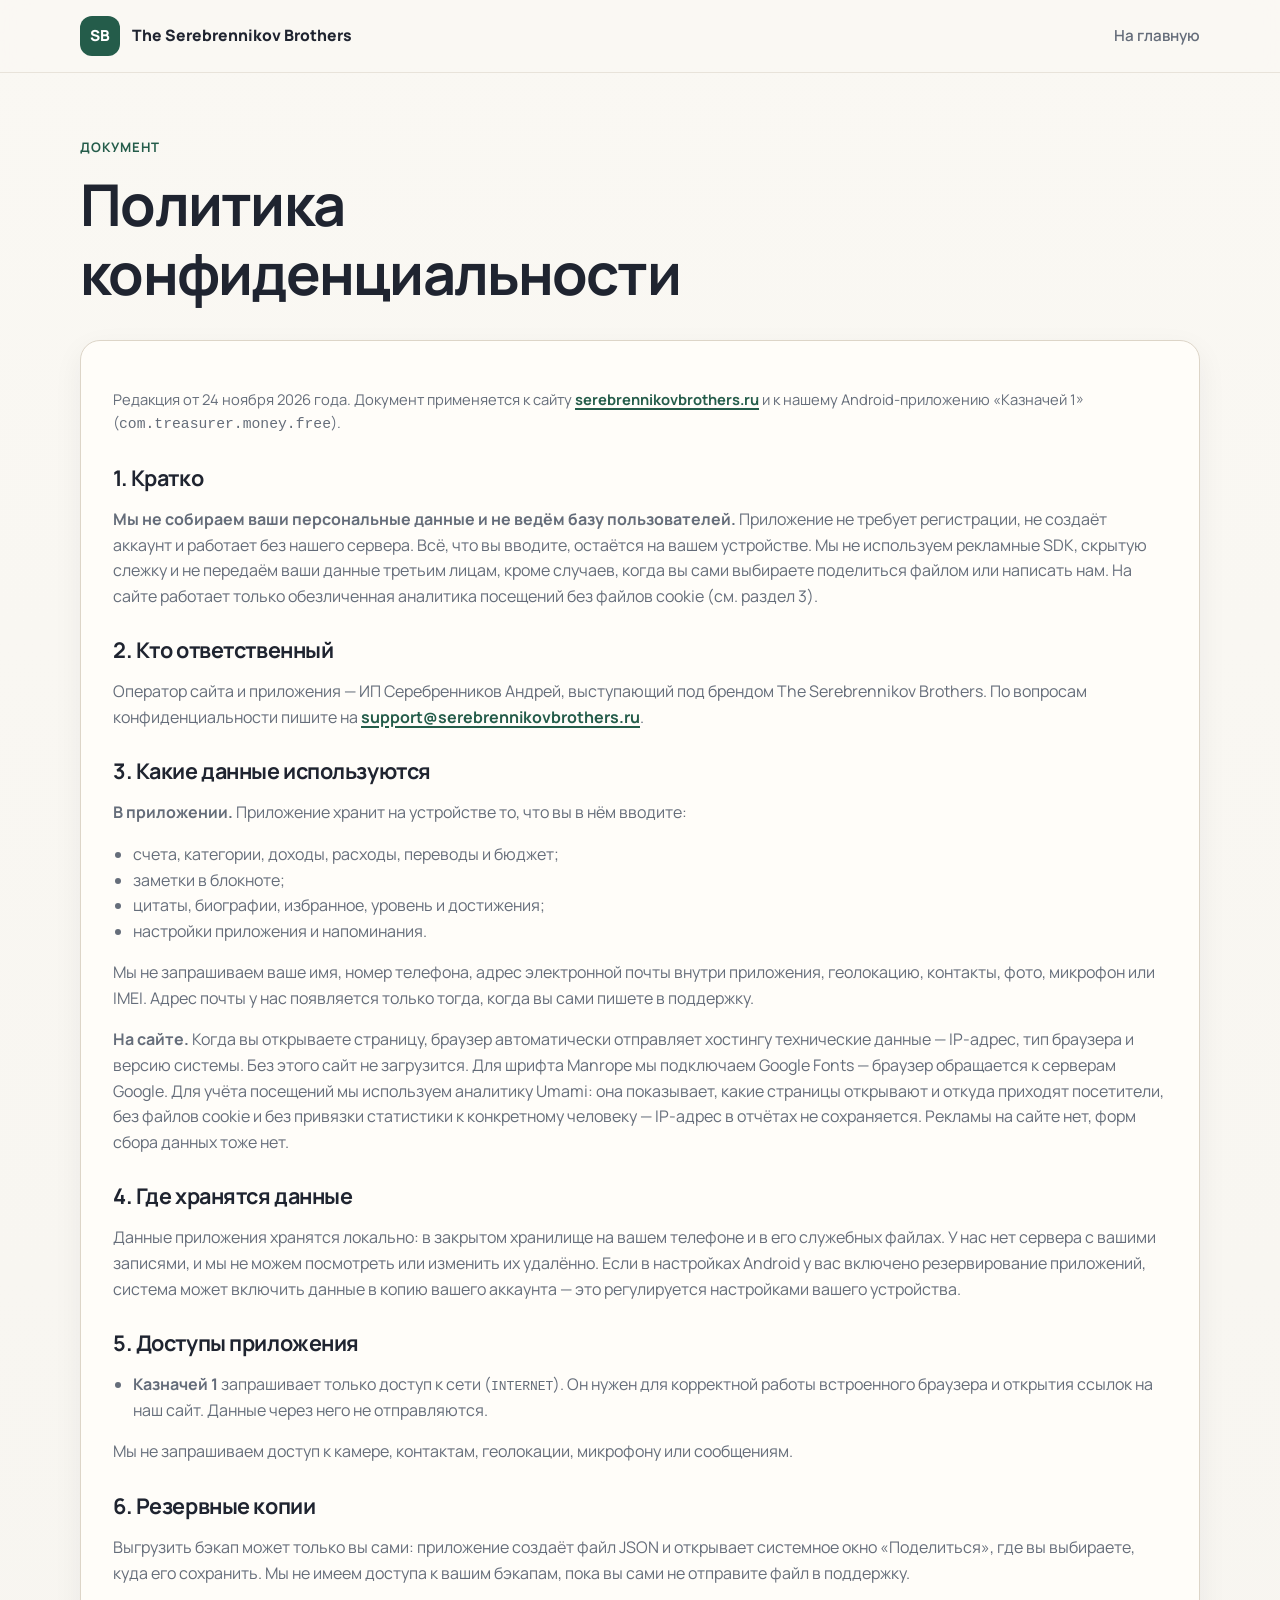
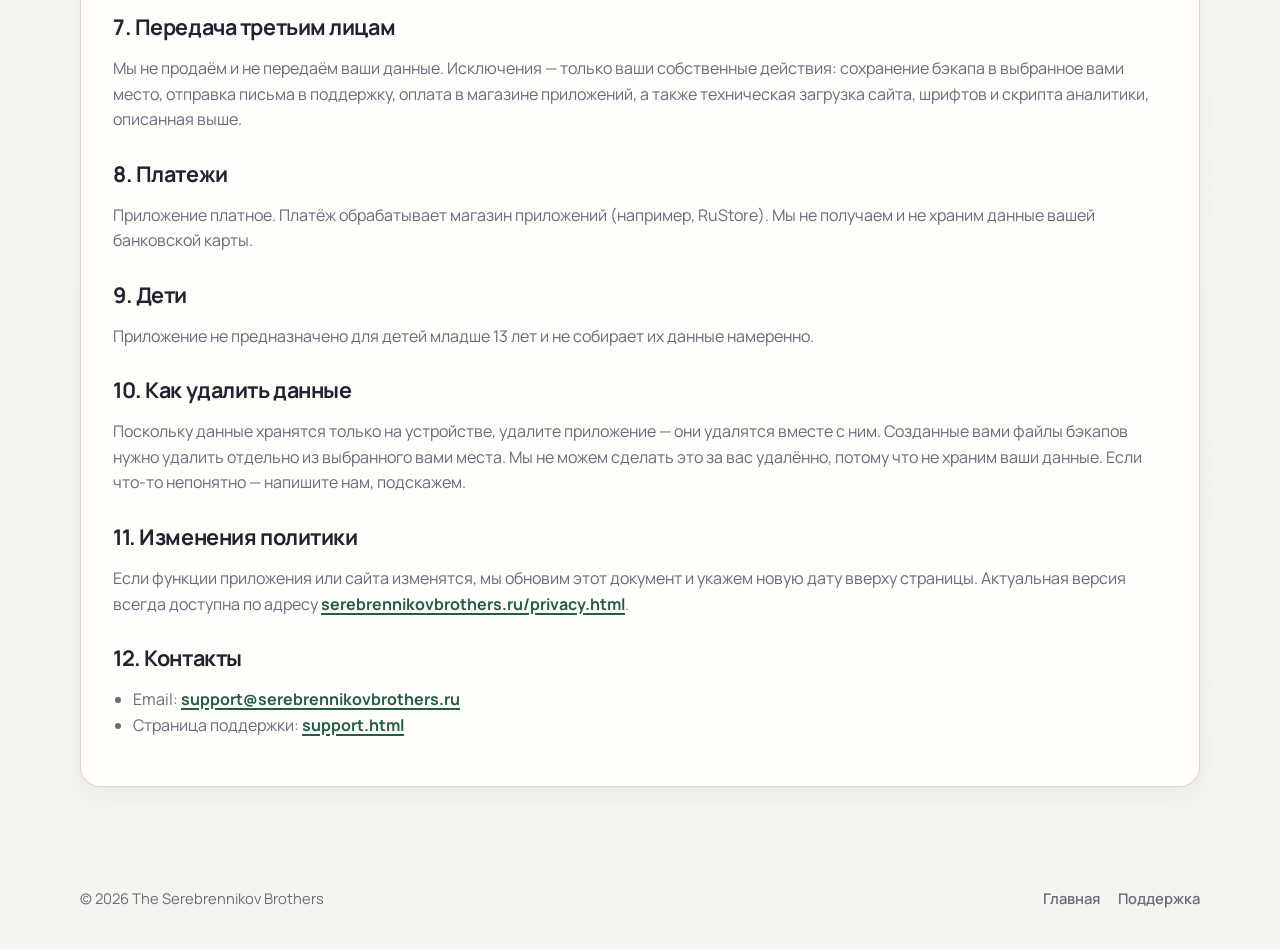
==== commit 7efde9da: "Политика: понятнее про технические данные браузера" ====
--- a/privacy.html
+++ b/privacy.html
@@ -45,7 +45,7 @@
             <li>настройки приложения и напоминания.</li>
           </ul>
           <p>Мы не запрашиваем ваше имя, номер телефона, адрес электронной почты внутри приложения, геолокацию, контакты, фото, микрофон или IMEI. Адрес почты у нас появляется только тогда, когда вы сами пишете в поддержку.</p>
-          <p><strong>На сайте.</strong> При открытии страниц браузер технически передаёт IP-адрес, тип браузера и версию системы хостинг-провайдеру. Для шрифта Manrope мы подключаем Google Fonts — браузер обращается к серверам Google. Для учёта посещений мы используем аналитику Umami: она показывает, какие страницы открывают и откуда приходят посетители, без файлов cookie и без привязки статистики к конкретному человеку — IP-адрес в отчётах не сохраняется. Рекламы на сайте нет, форм сбора данных тоже нет.</p>
+          <p><strong>На сайте.</strong> Когда вы открываете страницу, браузер автоматически отправляет хостингу технические данные — IP-адрес, тип браузера и версию системы. Без этого сайт не загрузится. Для шрифта Manrope мы подключаем Google Fonts — браузер обращается к серверам Google. Для учёта посещений мы используем аналитику Umami: она показывает, какие страницы открывают и откуда приходят посетители, без файлов cookie и без привязки статистики к конкретному человеку — IP-адрес в отчётах не сохраняется. Рекламы на сайте нет, форм сбора данных тоже нет.</p>
 
           <h2>4. Где хранятся данные</h2>
           <p>Данные приложения хранятся локально: в закрытом хранилище на вашем телефоне и в его служебных файлах. У нас нет сервера с вашими записями, и мы не можем посмотреть или изменить их удалённо. Если в настройках Android у вас включено резервирование приложений, система может включить данные в копию вашего аккаунта — это регулируется настройками вашего устройства.</p>
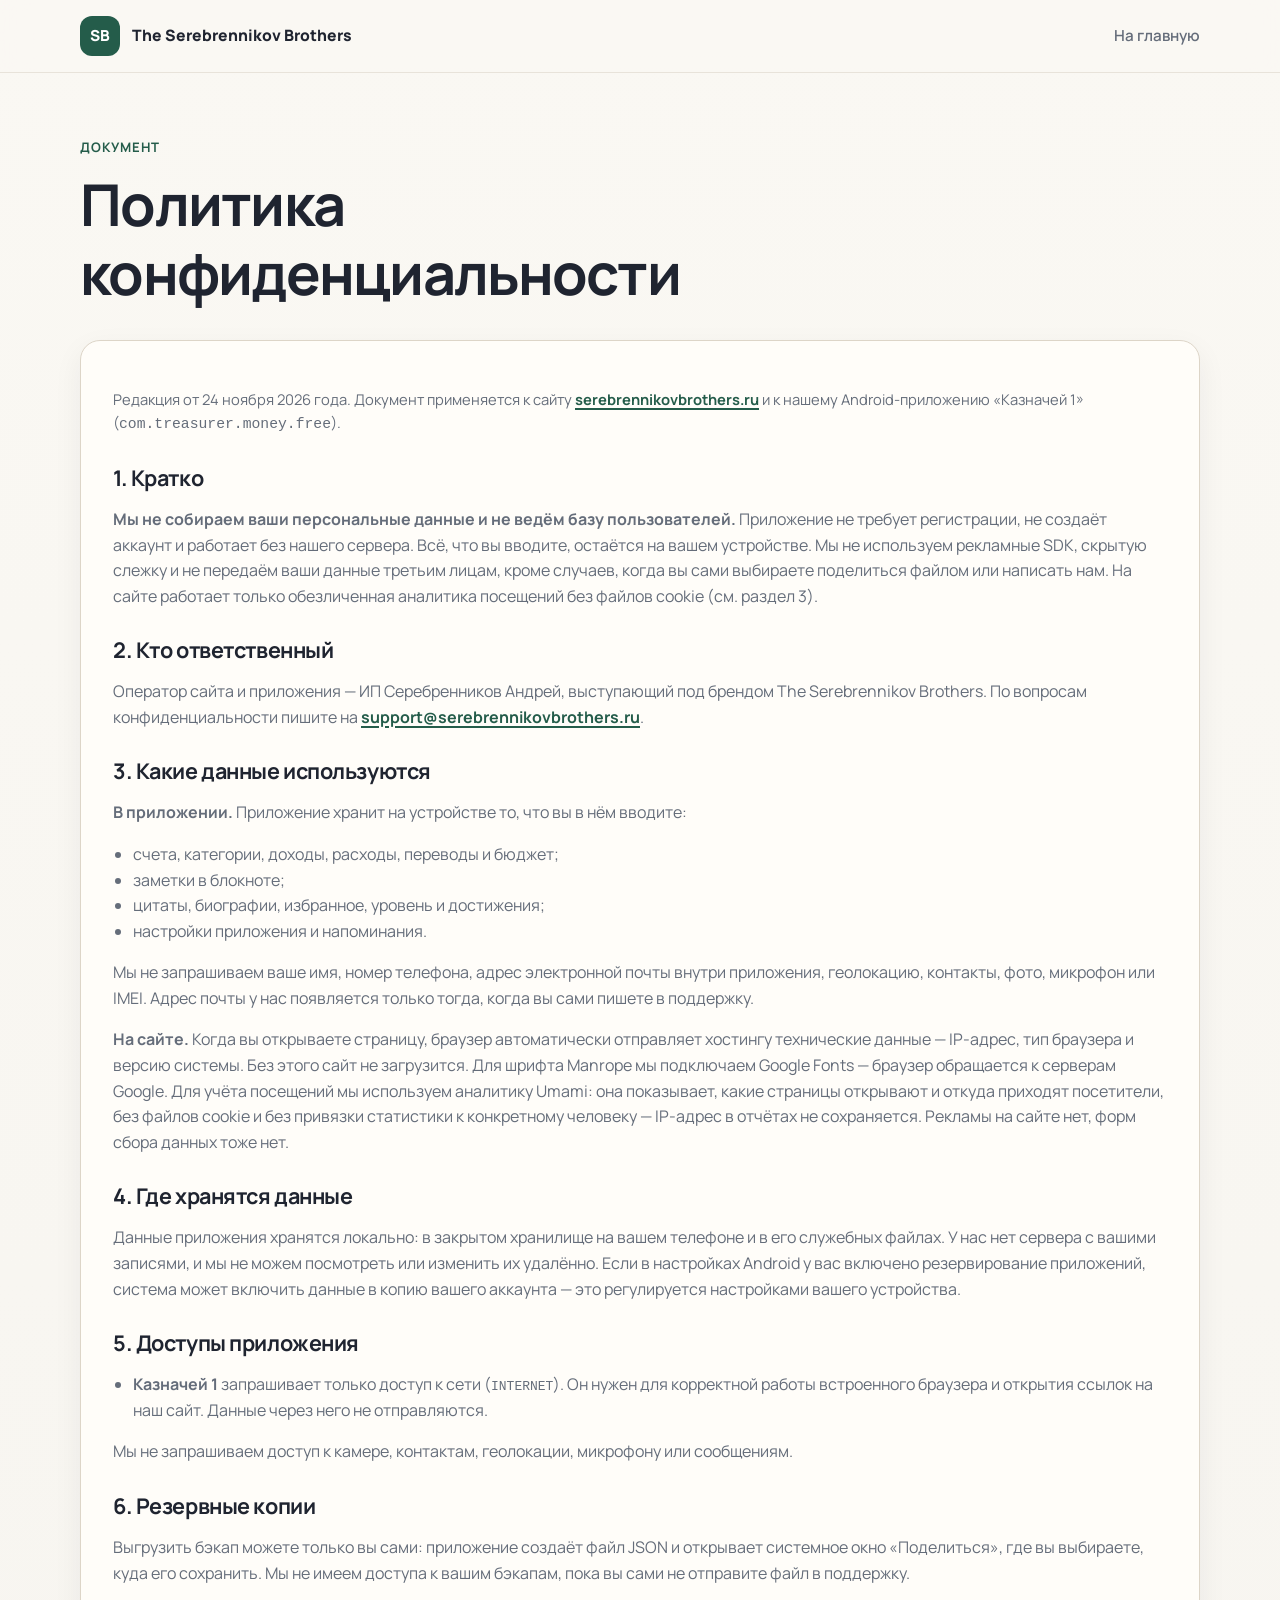
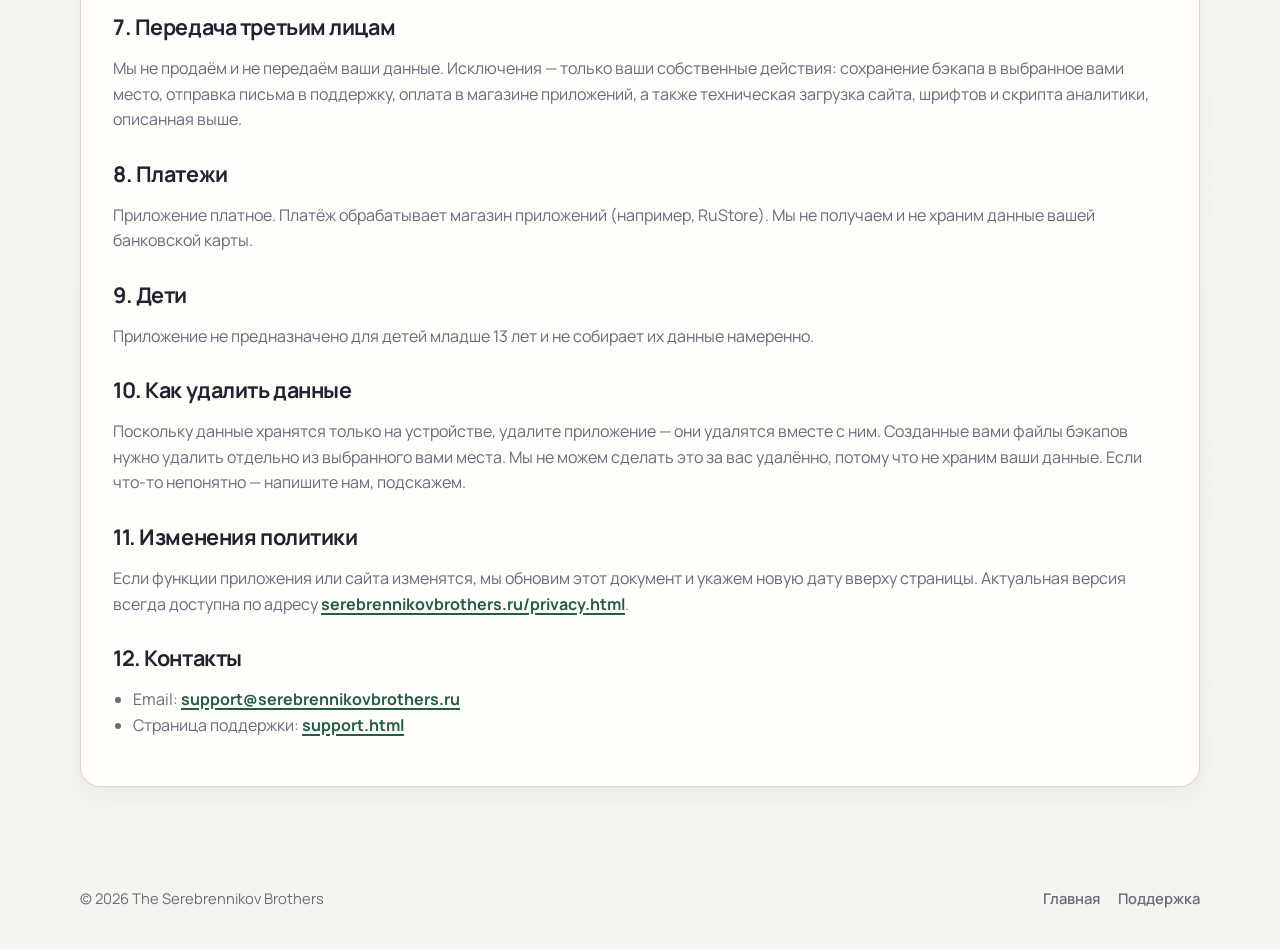
==== commit a86ab7e4: "Политика: исправить «можете только вы сами»" ====
--- a/privacy.html
+++ b/privacy.html
@@ -57,7 +57,7 @@
           <p>Мы не запрашиваем доступ к камере, контактам, геолокации, микрофону или сообщениям.</p>
 
           <h2>6. Резервные копии</h2>
-          <p>Выгрузить бэкап может только вы сами: приложение создаёт файл JSON и открывает системное окно «Поделиться», где вы выбираете, куда его сохранить. Мы не имеем доступа к вашим бэкапам, пока вы сами не отправите файл в поддержку.</p>
+          <p>Выгрузить бэкап можете только вы сами: приложение создаёт файл JSON и открывает системное окно «Поделиться», где вы выбираете, куда его сохранить. Мы не имеем доступа к вашим бэкапам, пока вы сами не отправите файл в поддержку.</p>
 
           <h2>7. Передача третьим лицам</h2>
           <p>Мы не продаём и не передаём ваши данные. Исключения — только ваши собственные действия: сохранение бэкапа в выбранное вами место, отправка письма в поддержку, оплата в магазине приложений, а также техническая загрузка сайта, шрифтов и скрипта аналитики, описанная выше.</p>
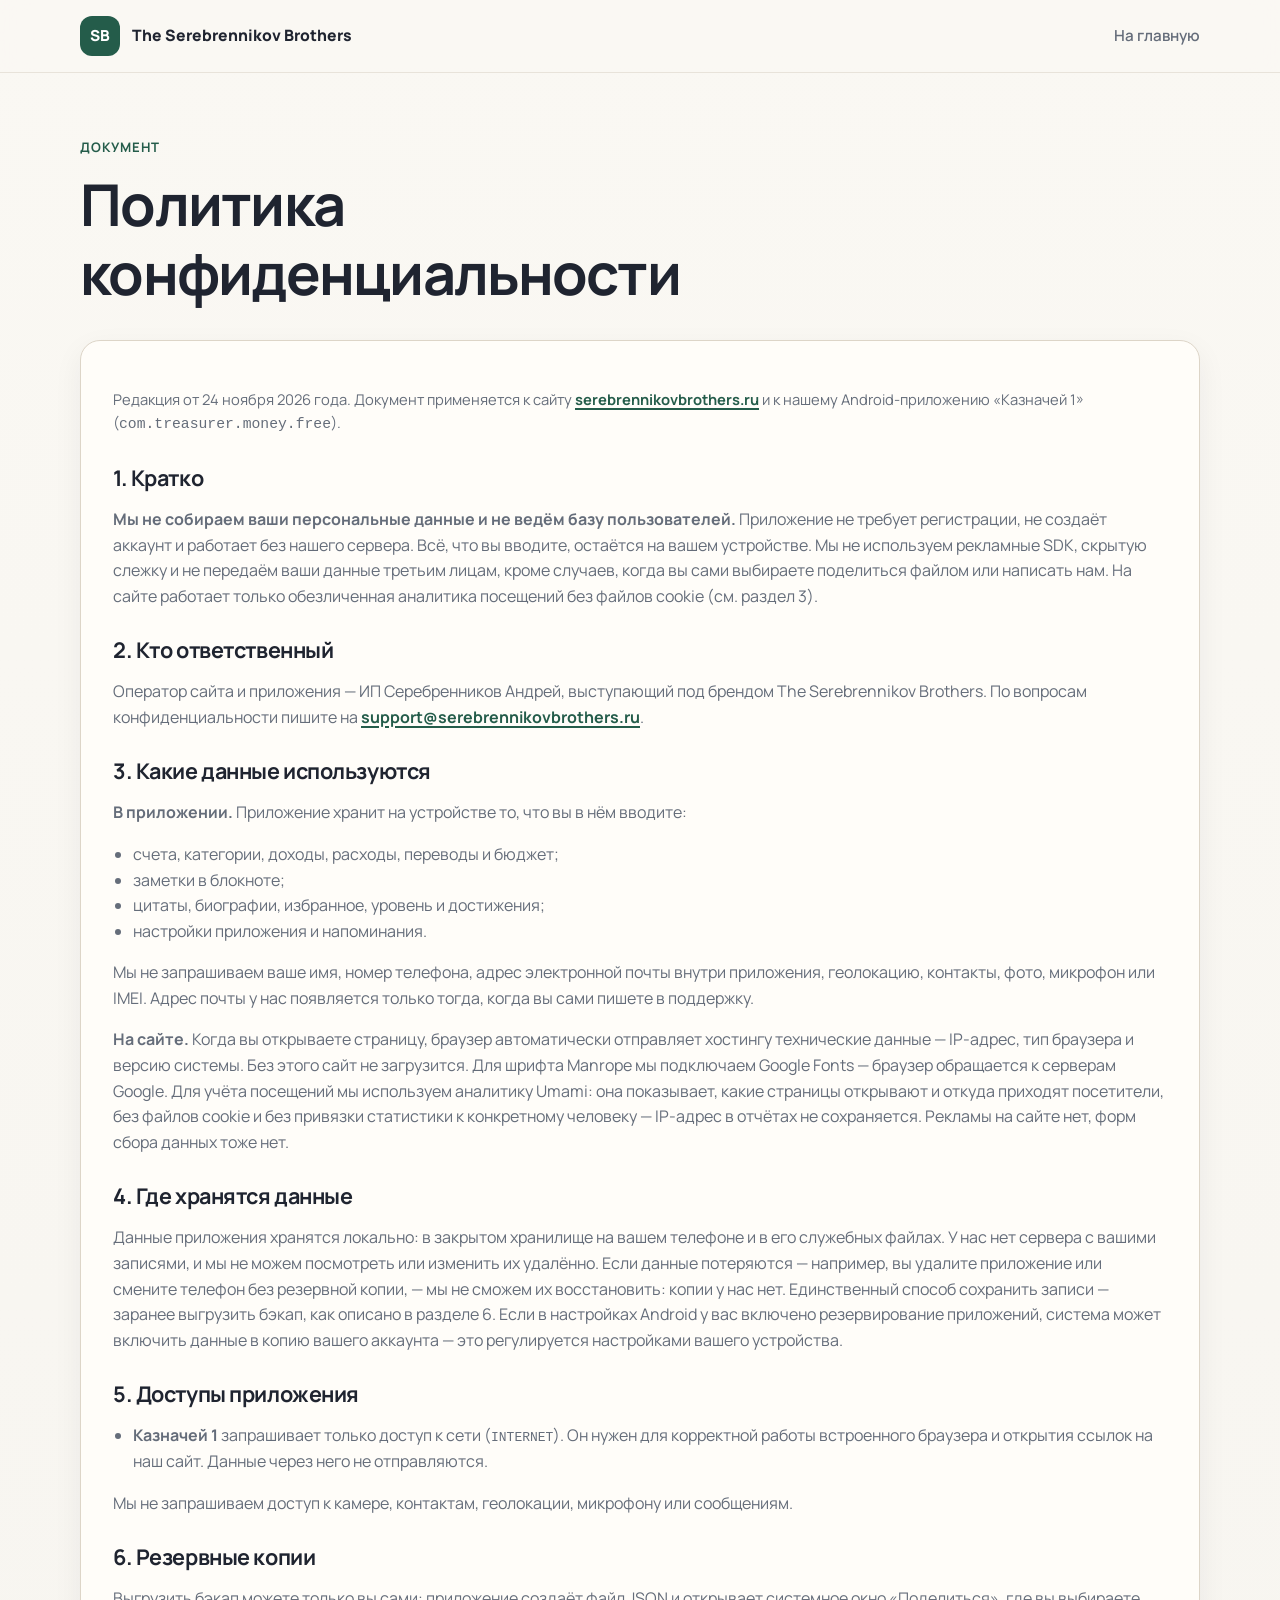
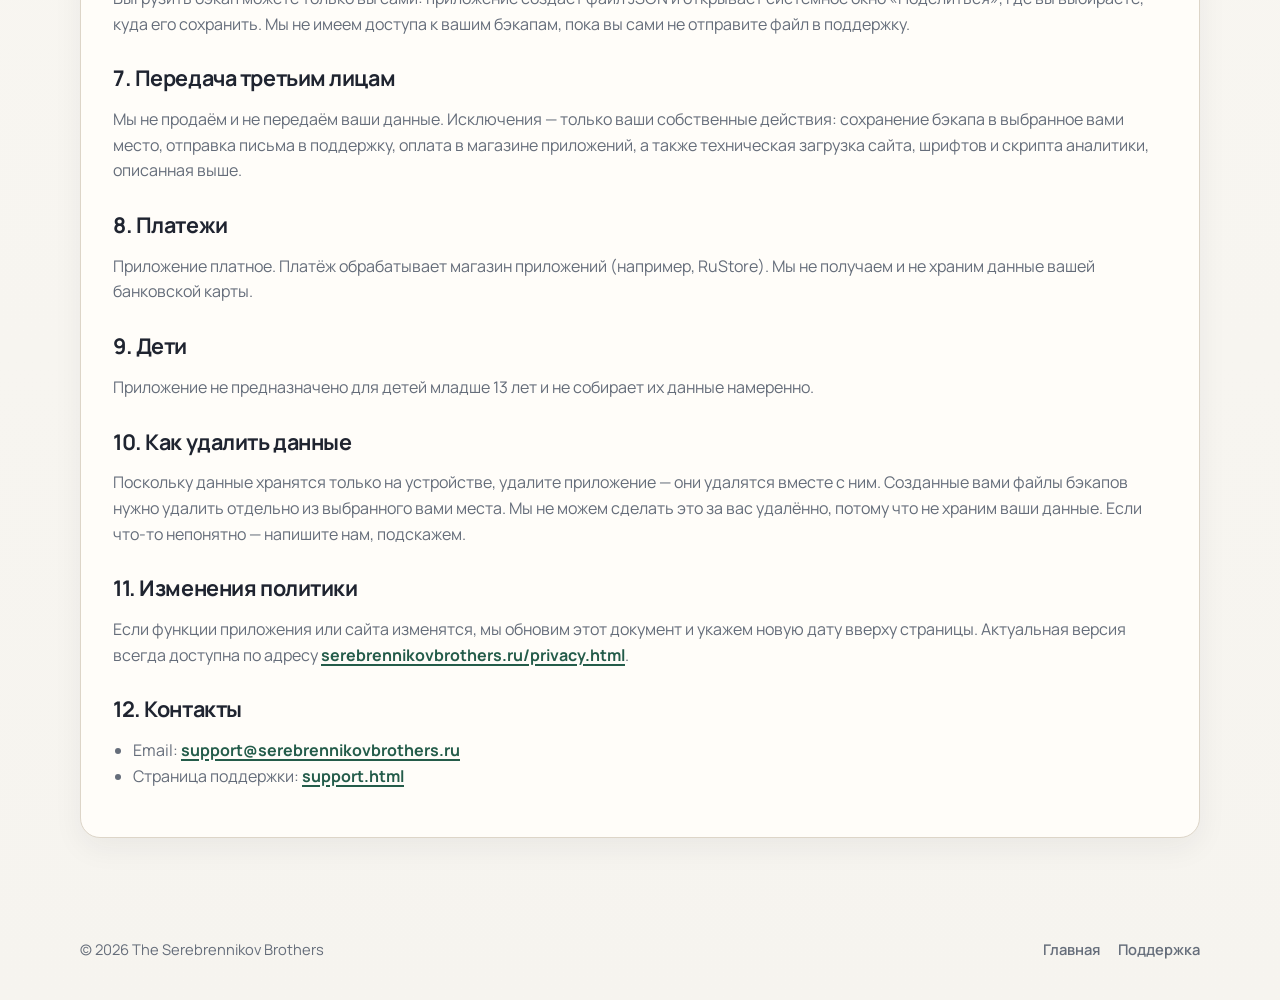
==== commit 114f8d0a: "Политика: честно про невозможность восстановить потерянные данные" ====
--- a/privacy.html
+++ b/privacy.html
@@ -48,7 +48,7 @@
           <p><strong>На сайте.</strong> Когда вы открываете страницу, браузер автоматически отправляет хостингу технические данные — IP-адрес, тип браузера и версию системы. Без этого сайт не загрузится. Для шрифта Manrope мы подключаем Google Fonts — браузер обращается к серверам Google. Для учёта посещений мы используем аналитику Umami: она показывает, какие страницы открывают и откуда приходят посетители, без файлов cookie и без привязки статистики к конкретному человеку — IP-адрес в отчётах не сохраняется. Рекламы на сайте нет, форм сбора данных тоже нет.</p>
 
           <h2>4. Где хранятся данные</h2>
-          <p>Данные приложения хранятся локально: в закрытом хранилище на вашем телефоне и в его служебных файлах. У нас нет сервера с вашими записями, и мы не можем посмотреть или изменить их удалённо. Если в настройках Android у вас включено резервирование приложений, система может включить данные в копию вашего аккаунта — это регулируется настройками вашего устройства.</p>
+          <p>Данные приложения хранятся локально: в закрытом хранилище на вашем телефоне и в его служебных файлах. У нас нет сервера с вашими записями, и мы не можем посмотреть или изменить их удалённо. Если данные потеряются — например, вы удалите приложение или смените телефон без резервной копии, — мы не сможем их восстановить: копии у нас нет. Единственный способ сохранить записи — заранее выгрузить бэкап, как описано в разделе 6. Если в настройках Android у вас включено резервирование приложений, система может включить данные в копию вашего аккаунта — это регулируется настройками вашего устройства.</p>
 
           <h2>5. Доступы приложения</h2>
           <ul>
